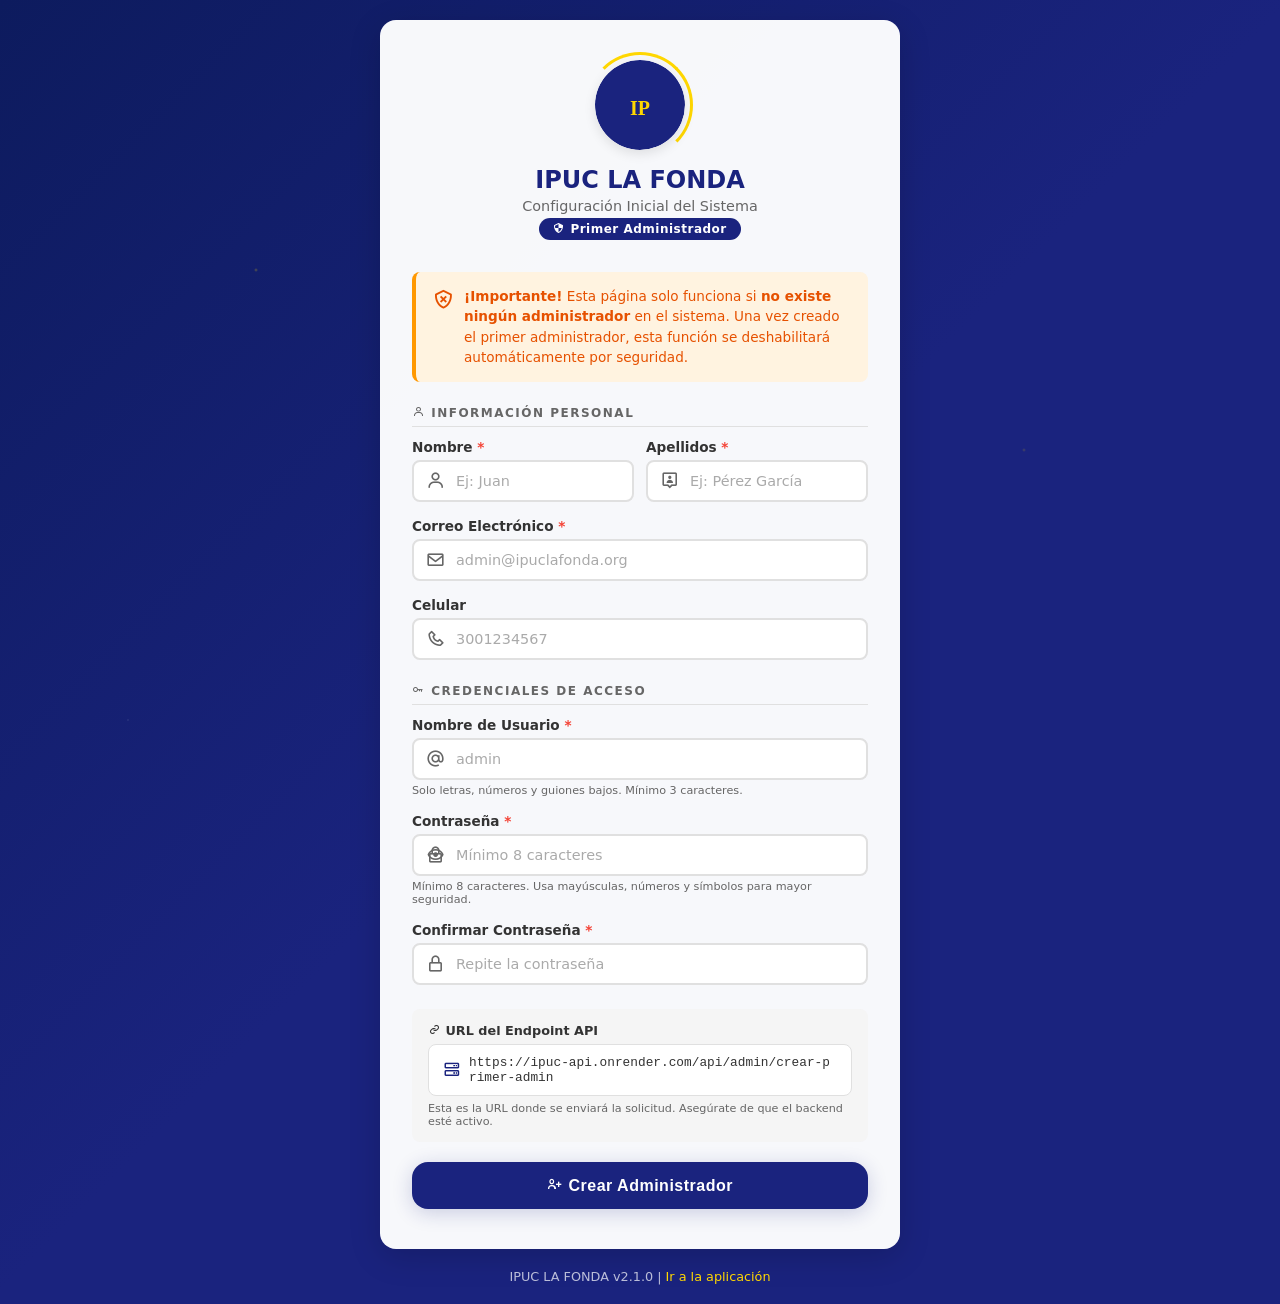
==== crear-admin.html @ 5d4c8c13 "Actualizar crear-admin.html" ====
<!DOCTYPE html>
<html lang="es-CO">
<head>
    <meta charset="UTF-8">
    <meta name="viewport" content="width=device-width, initial-scale=1.0">
    <meta http-equiv="X-UA-Compatible" content="IE=edge">
    <meta name="robots" content="noindex, nofollow">
    
    <title>IPUC LA FONDA - Crear Primer Administrador</title>
    
    <link rel="stylesheet" href="https://unpkg.com/boxicons@2.1.4/css/boxicons.min.css">
    
    <style>
        /* ============================================
           VARIABLES Y CONFIGURACIÓN
           ============================================ */
        :root {
            --azul-primario: #1a237e;
            --azul-claro: #283593;
            --azul-hover: #3949ab;
            --blanco: #ffffff;
            --dorado: #ffd700;
            --dorado-oscuro: #ffc107;
            --gris-claro: #f5f5f5;
            --gris-medio: #e0e0e0;
            --gris-oscuro: #333333;
            --gris-texto: #666666;
            --exito: #4caf50;
            --error: #f44336;
            --advertencia: #ff9800;
            --info: #2196f3;
            --borde-radius: 16px;
            --borde-radius-sm: 8px;
            --sombra-suave: 0 2px 8px rgba(0,0,0,0.08);
            --sombra-media: 0 4px 16px rgba(0,0,0,0.12);
            --sombra-fuerte: 0 8px 32px rgba(0,0,0,0.16);
            --sombra-azul: 0 4px 20px rgba(26, 35, 126, 0.2);
            --font-family: 'Segoe UI', system-ui, -apple-system, BlinkMacSystemFont, sans-serif;
            --transition-fast: 0.15s ease;
            --transition-normal: 0.3s ease;
        }

        /* ============================================
           RESET Y ESTILOS BASE
           ============================================ */
        *,
        *::before,
        *::after {
            margin: 0;
            padding: 0;
            box-sizing: border-box;
        }

        body {
            font-family: var(--font-family);
            background: linear-gradient(135deg, #0d1b5e 0%, var(--azul-primario) 50%, #1a237e 100%);
            min-height: 100vh;
            display: flex;
            align-items: center;
            justify-content: center;
            padding: 20px;
            -webkit-font-smoothing: antialiased;
            -moz-osx-font-smoothing: grayscale;
        }

        /* ============================================
           PARTÍCULAS DE FONDO
           ============================================ */
        .background-particles {
            position: fixed;
            top: 0;
            left: 0;
            width: 100%;
            height: 100%;
            pointer-events: none;
            z-index: 0;
            background:
                radial-gradient(2px 2px at 20% 30%, rgba(255,215,0,0.3), transparent),
                radial-gradient(2px 2px at 40% 70%, rgba(255,215,0,0.2), transparent),
                radial-gradient(1px 1px at 60% 20%, rgba(255,255,255,0.3), transparent),
                radial-gradient(2px 2px at 80% 50%, rgba(255,215,0,0.2), transparent),
                radial-gradient(1px 1px at 10% 80%, rgba(255,255,255,0.2), transparent);
            animation: particlesFloat 8s ease-in-out infinite;
        }

        @keyframes particlesFloat {
            0%, 100% { transform: translateY(0); }
            50% { transform: translateY(-20px); }
        }

        /* ============================================
           CONTENEDOR PRINCIPAL
           ============================================ */
        .container {
            position: relative;
            z-index: 1;
            width: 100%;
            max-width: 520px;
        }

        /* ============================================
           TARJETA PRINCIPAL
           ============================================ */
        .card {
            background: rgba(255, 255, 255, 0.97);
            border-radius: var(--borde-radius);
            padding: 40px 32px;
            box-shadow: var(--sombra-fuerte);
            animation: slideUp 0.5s ease;
        }

        @keyframes slideUp {
            from {
                transform: translateY(30px);
                opacity: 0;
            }
            to {
                transform: translateY(0);
                opacity: 1;
            }
        }

        /* ============================================
           ENCABEZADO
           ============================================ */
        .header {
            text-align: center;
            margin-bottom: 32px;
        }

        .logo-container {
            width: 90px;
            height: 90px;
            margin: 0 auto 16px;
            position: relative;
        }

        .logo-ring {
            position: absolute;
            top: -8px;
            left: -8px;
            width: 106px;
            height: 106px;
            border: 3px solid transparent;
            border-top-color: var(--dorado);
            border-right-color: var(--dorado);
            border-radius: 50%;
            animation: ringSpin 3s linear infinite;
        }

        @keyframes ringSpin {
            0% { transform: rotate(0deg); }
            100% { transform: rotate(360deg); }
        }

        .logo-img {
            width: 90px;
            height: 90px;
            object-fit: contain;
            border-radius: 50%;
            position: relative;
            z-index: 1;
            box-shadow: 0 4px 12px rgba(0,0,0,0.1);
        }

        .header h1 {
            font-size: 1.5rem;
            color: var(--azul-primario);
            font-weight: 800;
            margin-bottom: 4px;
        }

        .header .subtitle {
            font-size: 0.9rem;
            color: var(--gris-texto);
            margin-bottom: 4px;
        }

        .header .badge {
            display: inline-block;
            background: var(--azul-primario);
            color: var(--blanco);
            padding: 4px 14px;
            border-radius: 20px;
            font-size: 0.75rem;
            font-weight: 600;
            letter-spacing: 0.5px;
        }

        /* ============================================
           ALERTA DE SEGURIDAD
           ============================================ */
        .alert {
            display: flex;
            align-items: flex-start;
            gap: 10px;
            padding: 14px 16px;
            border-radius: var(--borde-radius-sm);
            margin-bottom: 24px;
            font-size: 0.85rem;
            line-height: 1.5;
        }

        .alert-warning {
            background: #fff3e0;
            border-left: 4px solid var(--advertencia);
            color: #e65100;
        }

        .alert i {
            font-size: 1.4rem;
            flex-shrink: 0;
            margin-top: 2px;
        }

        /* ============================================
           FORMULARIO
           ============================================ */
        .form-section {
            margin-bottom: 24px;
        }

        .form-section-title {
            font-size: 0.75rem;
            text-transform: uppercase;
            letter-spacing: 1.5px;
            color: var(--gris-texto);
            font-weight: 700;
            margin-bottom: 12px;
            padding-bottom: 6px;
            border-bottom: 1px solid var(--gris-medio);
        }

        .form-grid {
            display: grid;
            grid-template-columns: 1fr 1fr;
            gap: 12px;
        }

        .form-group {
            margin-bottom: 16px;
        }

        .form-group.full-width {
            grid-column: 1 / -1;
        }

        .form-group label {
            display: block;
            margin-bottom: 5px;
            font-weight: 600;
            font-size: 0.85rem;
            color: var(--gris-oscuro);
        }

        .form-group label .required {
            color: var(--error);
        }

        .input-wrapper {
            position: relative;
        }

        .input-wrapper i {
            position: absolute;
            left: 14px;
            top: 50%;
            transform: translateY(-50%);
            color: var(--gris-texto);
            font-size: 1.2rem;
            z-index: 1;
        }

        .form-input {
            width: 100%;
            padding: 11px 14px 11px 42px;
            border: 2px solid var(--gris-medio);
            border-radius: var(--borde-radius-sm);
            font-size: 0.9rem;
            font-family: var(--font-family);
            background: var(--blanco);
            color: var(--gris-oscuro);
            transition: all var(--transition-fast);
        }

        .form-input.no-icon {
            padding-left: 14px;
        }

        .form-input:focus {
            outline: none;
            border-color: var(--azul-primario);
            box-shadow: 0 0 0 3px rgba(26, 35, 126, 0.1);
        }

        .form-input.error {
            border-color: var(--error);
            box-shadow: 0 0 0 3px rgba(244, 67, 54, 0.1);
        }

        .form-input::placeholder {
            color: #aaa;
        }

        .input-hint {
            font-size: 0.7rem;
            color: var(--gris-texto);
            margin-top: 4px;
        }

        /* ============================================
           CAMPO DE URL DE API (SOLO LECTURA)
           ============================================ */
        .api-url-group {
            background: var(--gris-claro);
            padding: 14px 16px;
            border-radius: var(--borde-radius-sm);
            margin-bottom: 20px;
        }

        .api-url-group label {
            font-weight: 600;
            font-size: 0.8rem;
            color: var(--gris-oscuro);
            margin-bottom: 6px;
            display: block;
        }

        .api-url-display {
            display: flex;
            align-items: center;
            gap: 8px;
            background: var(--blanco);
            padding: 10px 14px;
            border-radius: var(--borde-radius-sm);
            border: 1px solid var(--gris-medio);
            font-family: 'Courier New', monospace;
            font-size: 0.8rem;
            color: var(--gris-oscuro);
            word-break: break-all;
        }

        .api-url-display i {
            color: var(--azul-primario);
            font-size: 1.1rem;
            flex-shrink: 0;
        }

        /* ============================================
           BOTONES
           ============================================ */
        .btn-submit {
            width: 100%;
            padding: 14px 24px;
            background: var(--azul-primario);
            color: var(--blanco);
            border: none;
            border-radius: var(--borde-radius);
            font-size: 1rem;
            font-weight: 700;
            cursor: pointer;
            transition: all var(--transition-fast);
            display: flex;
            align-items: center;
            justify-content: center;
            gap: 8px;
            box-shadow: var(--sombra-azul);
            letter-spacing: 0.5px;
        }

        .btn-submit:hover {
            background: var(--azul-hover);
            transform: translateY(-2px);
            box-shadow: 0 6px 24px rgba(26, 35, 126, 0.3);
        }

        .btn-submit:active {
            transform: translateY(0);
        }

        .btn-submit:disabled {
            background: var(--gris-medio);
            cursor: not-allowed;
            transform: none;
            box-shadow: none;
        }

        .btn-submit .spinner {
            display: none;
            width: 18px;
            height: 18px;
            border: 2px solid rgba(255,255,255,0.3);
            border-top-color: var(--blanco);
            border-radius: 50%;
            animation: spin 0.6s linear infinite;
        }

        .btn-submit.loading .spinner {
            display: inline-block;
        }

        .btn-submit.loading .btn-text {
            display: none;
        }

        @keyframes spin {
            0% { transform: rotate(0deg); }
            100% { transform: rotate(360deg); }
        }

        /* ============================================
           RESULTADO
           ============================================ */
        .resultado {
            margin-top: 20px;
            padding: 16px;
            border-radius: var(--borde-radius-sm);
            font-size: 0.9rem;
            line-height: 1.6;
            display: none;
            animation: fadeIn 0.3s ease;
        }

        .resultado.show {
            display: block;
        }

        .resultado.success {
            background: #e8f5e9;
            border-left: 4px solid var(--exito);
            color: #2e7d32;
        }

        .resultado.error {
            background: #ffebee;
            border-left: 4px solid var(--error);
            color: #c62828;
        }

        .resultado.info {
            background: #e3f2fd;
            border-left: 4px solid var(--info);
            color: #1565c0;
        }

        .resultado .resultado-icon {
            font-size: 1.5rem;
            margin-bottom: 4px;
        }

        .resultado .credenciales-box {
            background: rgba(0,0,0,0.05);
            padding: 10px 14px;
            border-radius: 6px;
            margin-top: 10px;
            font-family: 'Courier New', monospace;
            font-size: 0.85rem;
        }

        @keyframes fadeIn {
            from { opacity: 0; transform: translateY(-10px); }
            to { opacity: 1; transform: translateY(0); }
        }

        /* ============================================
           FOOTER
           ============================================ */
        .footer {
            text-align: center;
            margin-top: 20px;
            color: rgba(255,255,255,0.7);
            font-size: 0.8rem;
        }

        .footer a {
            color: var(--dorado);
            text-decoration: none;
            font-weight: 500;
        }

        .footer a:hover {
            text-decoration: underline;
        }

        /* ============================================
           RESPONSIVE
           ============================================ */
        @media (max-width: 600px) {
            .card {
                padding: 28px 20px;
            }

            .form-grid {
                grid-template-columns: 1fr;
            }

            .header h1 {
                font-size: 1.3rem;
            }

            .logo-container {
                width: 70px;
                height: 70px;
            }

            .logo-ring {
                width: 86px;
                height: 86px;
                top: -6px;
                left: -6px;
            }

            .logo-img {
                width: 70px;
                height: 70px;
            }
        }

        /* ============================================
           TOOLTIP
           ============================================ */
        .tooltip {
            position: relative;
            cursor: help;
            border-bottom: 1px dotted var(--gris-texto);
        }

        .tooltip::after {
            content: attr(data-tooltip);
            position: absolute;
            bottom: 100%;
            left: 50%;
            transform: translateX(-50%);
            background: var(--gris-oscuro);
            color: var(--blanco);
            padding: 6px 12px;
            border-radius: 6px;
            font-size: 0.75rem;
            white-space: nowrap;
            opacity: 0;
            pointer-events: none;
            transition: opacity var(--transition-fast);
        }

        .tooltip:hover::after {
            opacity: 1;
        }
    </style>
</head>
<body>

    <!-- PARTÍCULAS DE FONDO -->
    <div class="background-particles"></div>

    <!-- CONTENEDOR PRINCIPAL -->
    <div class="container">
        
        <!-- TARJETA -->
        <div class="card">
            
            <!-- ENCABEZADO -->
            <div class="header">
                <div class="logo-container">
                    <div class="logo-ring"></div>
                    <img src="https://ipuclafonda.netlify.app/ipuclafonda.png" 
                         alt="IPUC LA FONDA" 
                         class="logo-img"
                         onerror="this.src='data:image/svg+xml,<svg xmlns=%22http://www.w3.org/2000/svg%22 width=%2290%22 height=%2290%22><rect fill=%22%231a237e%22 width=%2290%22 height=%2290%22 rx=%2245%22/><text fill=%22%23ffd700%22 x=%2245%22 y=%2255%22 text-anchor=%22middle%22 font-size=%2220%22 font-weight=%22bold%22>IP</text></svg>'">
                </div>
                <h1>IPUC LA FONDA</h1>
                <p class="subtitle">Configuración Inicial del Sistema</p>
                <span class="badge">
                    <i class="bx bx-shield-quarter"></i> Primer Administrador
                </span>
            </div>

            <!-- ALERTA DE SEGURIDAD -->
            <div class="alert alert-warning">
                <i class="bx bx-shield-x"></i>
                <div>
                    <strong>¡Importante!</strong> Esta página solo funciona si <strong>no existe ningún administrador</strong> en el sistema. 
                    Una vez creado el primer administrador, esta función se deshabilitará automáticamente por seguridad.
                </div>
            </div>

            <!-- FORMULARIO -->
            <form id="formAdmin" autocomplete="off">
                
                <!-- SECCIÓN: INFORMACIÓN PERSONAL -->
                <div class="form-section">
                    <div class="form-section-title">
                        <i class="bx bx-user"></i> Información Personal
                    </div>
                    
                    <div class="form-grid">
                        <div class="form-group">
                            <label for="nombre">Nombre <span class="required">*</span></label>
                            <div class="input-wrapper">
                                <i class="bx bx-user"></i>
                                <input type="text" class="form-input" id="nombre" name="nombre" 
                                       placeholder="Ej: Juan" required autocomplete="off">
                            </div>
                        </div>
                        
                        <div class="form-group">
                            <label for="apellidos">Apellidos <span class="required">*</span></label>
                            <div class="input-wrapper">
                                <i class="bx bx-user-pin"></i>
                                <input type="text" class="form-input" id="apellidos" name="apellidos" 
                                       placeholder="Ej: Pérez García" required autocomplete="off">
                            </div>
                        </div>
                    </div>
                    
                    <div class="form-group">
                        <label for="correo">Correo Electrónico <span class="required">*</span></label>
                        <div class="input-wrapper">
                            <i class="bx bx-envelope"></i>
                            <input type="email" class="form-input" id="correo" name="correo" 
                                   placeholder="admin@ipuclafonda.org" required autocomplete="off">
                        </div>
                    </div>
                    
                    <div class="form-group">
                        <label for="celular">Celular</label>
                        <div class="input-wrapper">
                            <i class="bx bx-phone"></i>
                            <input type="tel" class="form-input" id="celular" name="celular" 
                                   placeholder="3001234567" autocomplete="off">
                        </div>
                    </div>
                </div>

                <!-- SECCIÓN: CREDENCIALES DE ACCESO -->
                <div class="form-section">
                    <div class="form-section-title">
                        <i class="bx bx-key"></i> Credenciales de Acceso
                    </div>
                    
                    <div class="form-group">
                        <label for="usuario">Nombre de Usuario <span class="required">*</span></label>
                        <div class="input-wrapper">
                            <i class="bx bx-at"></i>
                            <input type="text" class="form-input" id="usuario" name="usuario" 
                                   placeholder="admin" required autocomplete="off" 
                                   pattern="[a-zA-Z0-9_]{3,20}" 
                                   title="Solo letras, números y guiones bajos. Mínimo 3 caracteres.">
                        </div>
                        <p class="input-hint">Solo letras, números y guiones bajos. Mínimo 3 caracteres.</p>
                    </div>
                    
                    <div class="form-group">
                        <label for="password">Contraseña <span class="required">*</span></label>
                        <div class="input-wrapper">
                            <i class="bx bx-lock-alt"></i>
                            <input type="password" class="form-input" id="password" name="password" 
                                   placeholder="Mínimo 8 caracteres" required 
                                   minlength="8" autocomplete="new-password">
                            <i class="bx bx-show" id="togglePassword" 
                               style="position: absolute; right: 14px; top: 50%; transform: translateY(-50%); cursor: pointer; color: var(--gris-texto); z-index: 1;"
                               onclick="togglePasswordVisibility()"></i>
                        </div>
                        <p class="input-hint">Mínimo 8 caracteres. Usa mayúsculas, números y símbolos para mayor seguridad.</p>
                    </div>
                    
                    <div class="form-group">
                        <label for="confirmarPassword">Confirmar Contraseña <span class="required">*</span></label>
                        <div class="input-wrapper">
                            <i class="bx bx-lock-alt"></i>
                            <input type="password" class="form-input" id="confirmarPassword" name="confirmarPassword" 
                                   placeholder="Repite la contraseña" required 
                                   minlength="8" autocomplete="new-password">
                        </div>
                    </div>
                </div>

                <!-- SECCIÓN: URL DE LA API -->
                <div class="api-url-group">
                    <label>
                        <i class="bx bx-link"></i> URL del Endpoint API
                    </label>
                    <div class="api-url-display">
                        <i class="bx bx-server"></i>
                        <span id="apiUrlDisplay">https://ipuc-api.onrender.com/api/admin/crear-primer-admin</span>
                    </div>
                    <p class="input-hint" style="margin-top: 6px;">
                        Esta es la URL donde se enviará la solicitud. Asegúrate de que el backend esté activo.
                    </p>
                </div>

                <!-- BOTÓN DE ENVÍO -->
                <button type="submit" class="btn-submit" id="btnSubmit">
                    <span class="btn-text">
                        <i class="bx bx-user-plus"></i> Crear Administrador
                    </span>
                    <span class="spinner"></span>
                </button>
            </form>

            <!-- RESULTADO -->
            <div class="resultado" id="resultado"></div>

        </div>

        <!-- FOOTER -->
        <div class="footer">
            <p>IPUC LA FONDA v2.1.0 | 
               <a href="https://ipuclafonda.netlify.app" target="_blank">Ir a la aplicación</a>
            </p>
        </div>

    </div>

    <!-- ============================================
         SCRIPT PRINCIPAL
         ============================================ -->
    <script>
        // ============================================
        // CONFIGURACIÓN
        // ============================================
        const API_ENDPOINT = 'https://ipuc-api.onrender.com/api/admin/crear-primer-admin';
        
        // Mostrar la URL en el display
        document.getElementById('apiUrlDisplay').textContent = API_ENDPOINT;

        // ============================================
        // TOGGLE VISIBILIDAD DE CONTRASEÑA
        // ============================================
        function togglePasswordVisibility() {
            const passwordInput = document.getElementById('password');
            const toggleIcon = document.getElementById('togglePassword');
            
            if (passwordInput.type === 'password') {
                passwordInput.type = 'text';
                toggleIcon.className = 'bx bx-hide';
            } else {
                passwordInput.type = 'password';
                toggleIcon.className = 'bx bx-show';
            }
        }

        // ============================================
        // VALIDACIÓN DE FORMULARIO
        // ============================================
        function validarFormulario(formData) {
            const errores = [];
            
            // Validar nombre
            if (!formData.nombre || formData.nombre.trim().length < 2) {
                errores.push('El nombre debe tener al menos 2 caracteres');
            }
            
            // Validar apellidos
            if (!formData.apellidos || formData.apellidos.trim().length < 2) {
                errores.push('Los apellidos deben tener al menos 2 caracteres');
            }
            
            // Validar correo
            const emailRegex = /^[^\s@]+@[^\s@]+\.[^\s@]+$/;
            if (!emailRegex.test(formData.correo)) {
                errores.push('Ingresa un correo electrónico válido');
            }
            
            // Validar usuario
            const usuarioRegex = /^[a-zA-Z0-9_]{3,20}$/;
            if (!usuarioRegex.test(formData.usuario)) {
                errores.push('El usuario debe tener entre 3 y 20 caracteres (solo letras, números y guiones bajos)');
            }
            
            // Validar contraseña
            if (formData.password.length < 8) {
                errores.push('La contraseña debe tener al menos 8 caracteres');
            }
            
            // Validar confirmación de contraseña
            if (formData.password !== formData.confirmarPassword) {
                errores.push('Las contraseñas no coinciden');
            }
            
            return errores;
        }

        // ============================================
        // MOSTRAR RESULTADO
        // ============================================
        function mostrarResultado(tipo, titulo, mensaje, credenciales = null) {
            const resultadoDiv = document.getElementById('resultado');
            
            const iconos = {
                success: 'bx bx-check-circle',
                error: 'bx bx-error-circle',
                info: 'bx bx-info-circle'
            };
            
            let html = `
                <div class="resultado-icon">
                    <i class="${iconos[tipo] || iconos.info}"></i>
                </div>
                <strong>${titulo}</strong>
                <p>${mensaje}</p>
            `;
            
            if (credenciales) {
                html += `
                    <div class="credenciales-box">
                        <strong>🔑 Credenciales creadas:</strong><br>
                        Usuario: <strong>${credenciales.usuario}</strong><br>
                        Contraseña: <strong>${credenciales.password}</strong>
                    </div>
                    <p style="margin-top: 8px; font-size: 0.85rem;">
                        ⚠️ <strong>Guarda estas credenciales en un lugar seguro.</strong> 
                        No podrás recuperarlas si las pierdes.
                    </p>
                `;
            }
            
            resultadoDiv.className = `resultado show ${tipo}`;
            resultadoDiv.innerHTML = html;
            
            // Scroll al resultado
            resultadoDiv.scrollIntoView({ behavior: 'smooth', block: 'center' });
        }

        // ============================================
        // MANEJAR ENVÍO DEL FORMULARIO
        // ============================================
        document.getElementById('formAdmin').addEventListener('submit', async function(e) {
            e.preventDefault();
            
            const btnSubmit = document.getElementById('btnSubmit');
            const resultadoDiv = document.getElementById('resultado');
            
            // Ocultar resultado anterior
            resultadoDiv.className = 'resultado';
            resultadoDiv.innerHTML = '';
            
            // Recoger datos del formulario
            const formData = new FormData(this);
            const datos = {
                nombre: formData.get('nombre').trim(),
                apellidos: formData.get('apellidos').trim(),
                correo: formData.get('correo').trim().toLowerCase(),
                celular: formData.get('celular').trim(),
                usuario: formData.get('usuario').trim().toLowerCase(),
                password: formData.get('password'),
                confirmarPassword: formData.get('confirmarPassword')
            };
            
            // Validar formulario
            const errores = validarFormulario(datos);
            if (errores.length > 0) {
                mostrarResultado('error', 'Error de validación', errores.join('<br>'));
                return;
            }
            
            // Preparar datos para enviar (sin confirmarPassword)
            const datosEnviar = { ...datos };
            delete datosEnviar.confirmarPassword;
            
            // Mostrar estado de carga
            btnSubmit.classList.add('loading');
            btnSubmit.disabled = true;
            
            try {
                console.log('📤 Enviando solicitud a:', API_ENDPOINT);
                console.log('📦 Datos:', { ...datosEnviar, password: '***' });
                
                const response = await fetch(API_ENDPOINT, {
                    method: 'POST',
                    headers: {
                        'Content-Type': 'application/json',
                        'Accept': 'application/json'
                    },
                    body: JSON.stringify(datosEnviar)
                });
                
                console.log('📥 Respuesta status:', response.status);
                
                const result = await response.json();
                console.log('📥 Respuesta data:', result);
                
                if (response.ok) {
                    mostrarResultado(
                        'success',
                        '✅ ¡Administrador creado exitosamente!',
                        result.mensaje || 'El primer administrador ha sido creado correctamente.',
                        { usuario: datos.usuario, password: datos.password }
                    );
                    
                    // Limpiar campos de contraseña
                    document.getElementById('password').value = '';
                    document.getElementById('confirmarPassword').value = '';
                    
                    // Deshabilitar el botón después del éxito
                    btnSubmit.disabled = true;
                    btnSubmit.innerHTML = '<span class="btn-text"><i class="bx bx-check"></i> Administrador Creado</span>';
                    btnSubmit.style.background = 'var(--exito)';
                    
                } else if (response.status === 403) {
                    mostrarResultado(
                        'info',
                        'ℹ️ Ya existe un administrador',
                        result.error || 'Ya existe al menos un administrador en el sistema. Esta función está deshabilitada por seguridad.',
                        null
                    );
                    btnSubmit.disabled = true;
                    btnSubmit.innerHTML = '<span class="btn-text"><i class="bx bx-lock"></i> Función Deshabilitada</span>';
                    btnSubmit.style.background = 'var(--gris-medio)';
                    
                } else {
                    mostrarResultado(
                        'error',
                        '❌ Error del servidor',
                        result.error || `Error ${response.status}: No se pudo crear el administrador.`,
                        null
                    );
                }
                
            } catch (error) {
                console.error('❌ Error de conexión:', error);
                
                mostrarResultado(
                    'error',
                    '❌ Error de Conexión',
                    `
                        <strong>No se pudo conectar con el servidor.</strong><br><br>
                        <strong>Posibles causas:</strong><br>
                        • El backend no está desplegado o no está activo<br>
                        • La URL de la API es incorrecta<br>
                        • Hay un problema de red o firewall<br><br>
                        <strong>Soluciones:</strong><br>
                        • Verifica que el backend esté corriendo en Render<br>
                        • Revisa la URL: <code>${API_ENDPOINT}</code><br>
                        • Intenta acceder a <a href="${API_ENDPOINT.replace('/admin/crear-primer-admin', '/health')}" target="_blank">/api/health</a> para verificar<br>
                        • Espera unos segundos si el backend está en plan gratuito (puede estar "durmiendo")
                    `,
                    null
                );
                
            } finally {
                // Restaurar botón
                btnSubmit.classList.remove('loading');
                if (btnSubmit.disabled && !resultadoDiv.classList.contains('success') && !resultadoDiv.classList.contains('info')) {
                    btnSubmit.disabled = false;
                }
            }
        });

        // ============================================
        // INICIALIZACIÓN
        // ============================================
        console.log('✅ IPUC LA FONDA - Panel de Creación de Administrador cargado');
        console.log('🔗 Endpoint API:', API_ENDPOINT);
        console.log('⚠️  Esta página solo funciona si NO existe ningún administrador previo');
    </script>
</body>
</html>
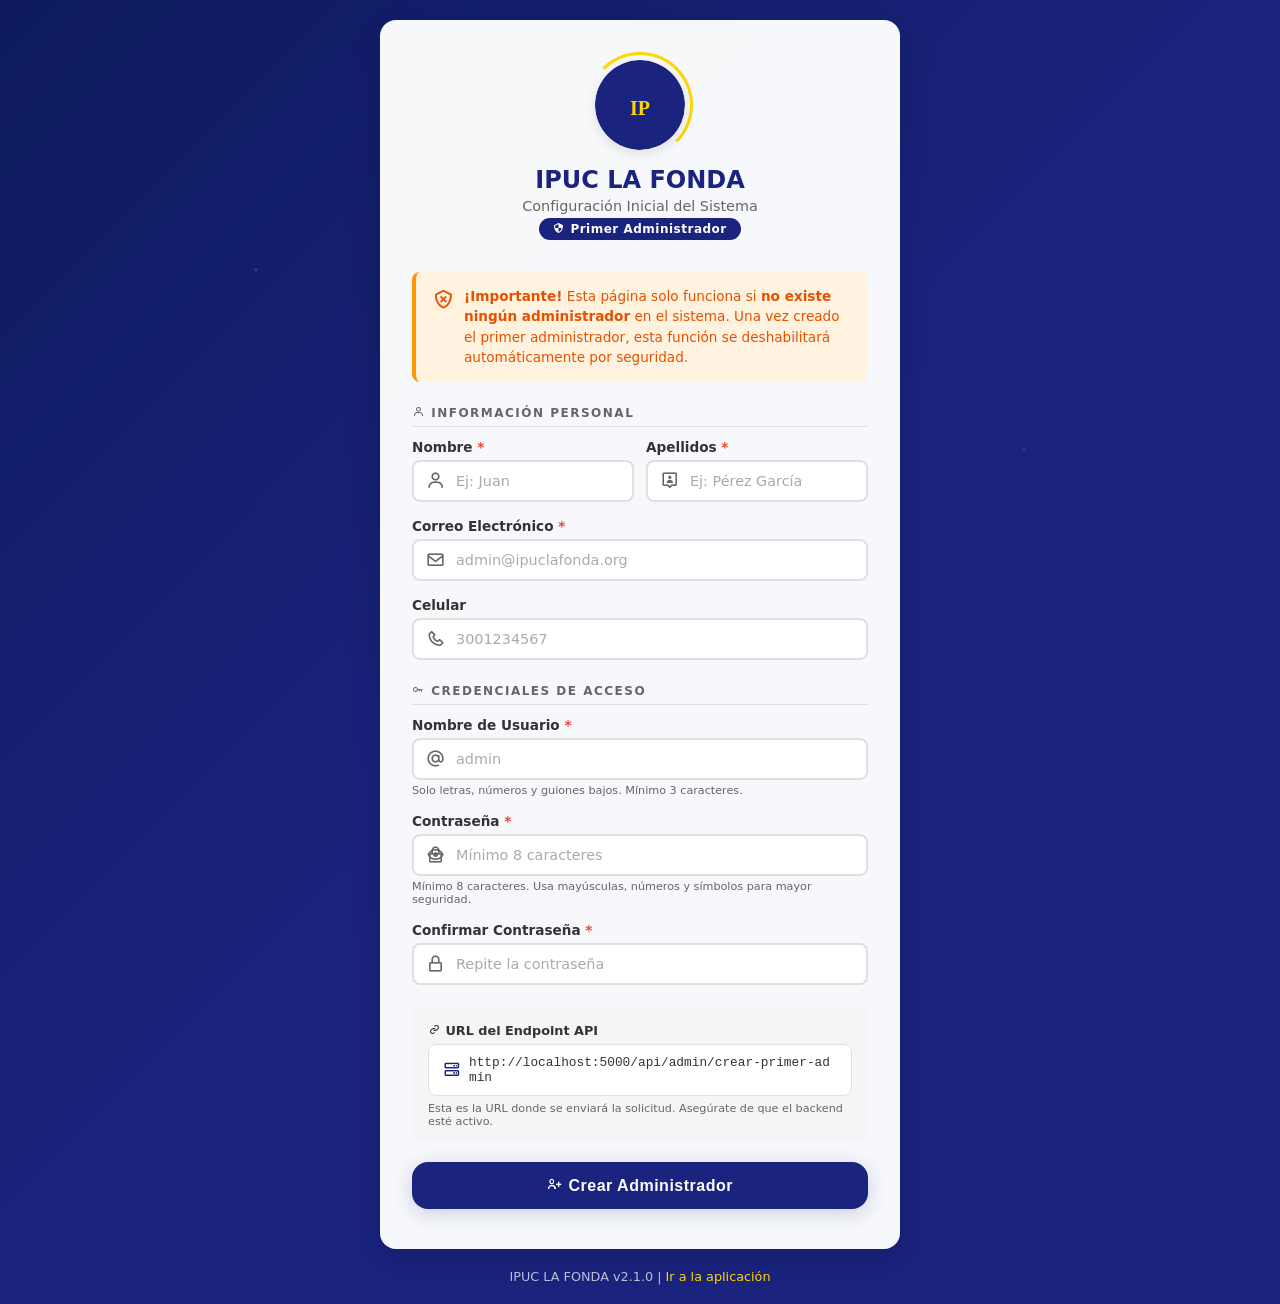
==== commit b9b4c075: "Actualizar crear-admin.html" ====
--- a/crear-admin.html
+++ b/crear-admin.html
@@ -716,9 +716,9 @@
          ============================================ -->
     <script>
         // ============================================
-        // CONFIGURACIÓN
-        // ============================================
-        const API_ENDPOINT = 'https://ipuc-api.onrender.com/api/admin/crear-primer-admin';
+// CONFIGURACIÓN
+// ============================================
+const API_ENDPOINT = 'http://localhost:5000/api/admin/crear-primer-admin';
         
         // Mostrar la URL en el display
         document.getElementById('apiUrlDisplay').textContent = API_ENDPOINT;
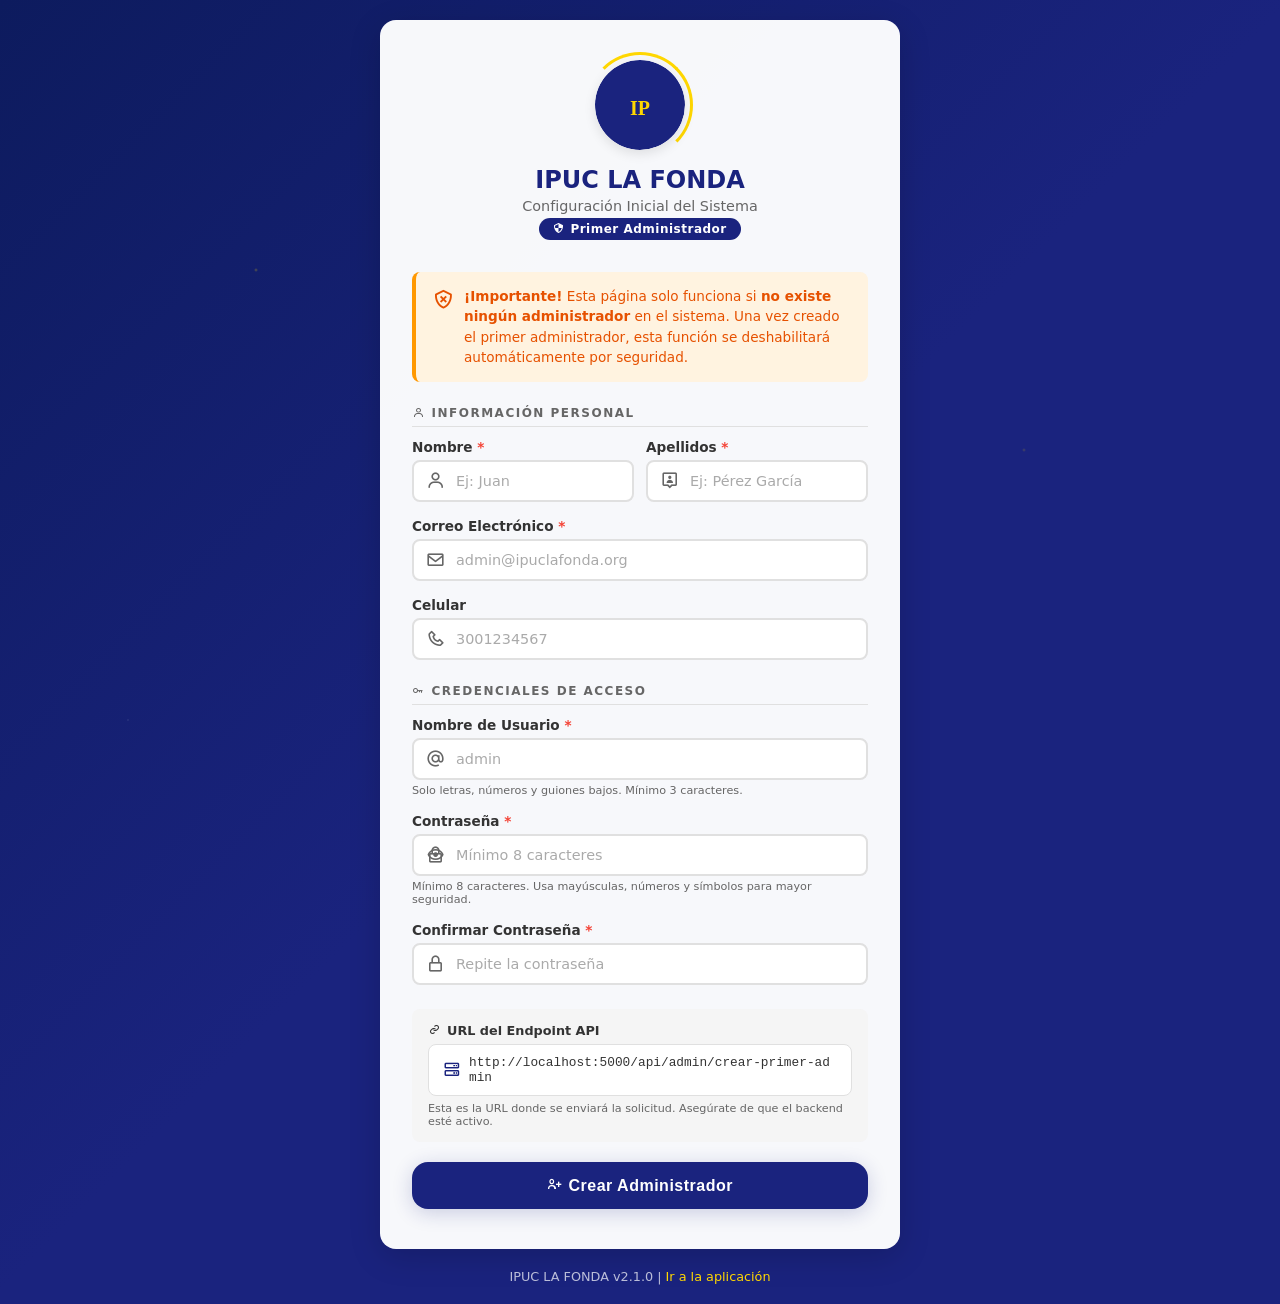
==== commit 1a5af117: "Clean up CSS comments in crear-admin.html Removed commented sections for better readability." ====
--- a/crear-admin.html
+++ b/crear-admin.html
@@ -11,9 +11,6 @@
     <link rel="stylesheet" href="https://unpkg.com/boxicons@2.1.4/css/boxicons.min.css">
     
     <style>
-        /* ============================================
-           VARIABLES Y CONFIGURACIÓN
-           ============================================ */
         :root {
             --azul-primario: #1a237e;
             --azul-claro: #283593;
@@ -40,9 +37,6 @@
             --transition-normal: 0.3s ease;
         }
 
-        /* ============================================
-           RESET Y ESTILOS BASE
-           ============================================ */
         *,
         *::before,
         *::after {
@@ -63,9 +57,6 @@
             -moz-osx-font-smoothing: grayscale;
         }
 
-        /* ============================================
-           PARTÍCULAS DE FONDO
-           ============================================ */
         .background-particles {
             position: fixed;
             top: 0;
@@ -88,9 +79,6 @@
             50% { transform: translateY(-20px); }
         }
 
-        /* ============================================
-           CONTENEDOR PRINCIPAL
-           ============================================ */
         .container {
             position: relative;
             z-index: 1;
@@ -98,9 +86,6 @@
             max-width: 520px;
         }
 
-        /* ============================================
-           TARJETA PRINCIPAL
-           ============================================ */
         .card {
             background: rgba(255, 255, 255, 0.97);
             border-radius: var(--borde-radius);
@@ -110,19 +95,10 @@
         }
 
         @keyframes slideUp {
-            from {
-                transform: translateY(30px);
-                opacity: 0;
-            }
-            to {
-                transform: translateY(0);
-                opacity: 1;
-            }
-        }
-
-        /* ============================================
-           ENCABEZADO
-           ============================================ */
+            from { transform: translateY(30px); opacity: 0; }
+            to { transform: translateY(0); opacity: 1; }
+        }
+
         .header {
             text-align: center;
             margin-bottom: 32px;
@@ -187,9 +163,6 @@
             letter-spacing: 0.5px;
         }
 
-        /* ============================================
-           ALERTA DE SEGURIDAD
-           ============================================ */
         .alert {
             display: flex;
             align-items: flex-start;
@@ -213,9 +186,6 @@
             margin-top: 2px;
         }
 
-        /* ============================================
-           FORMULARIO
-           ============================================ */
         .form-section {
             margin-bottom: 24px;
         }
@@ -229,6 +199,9 @@
             margin-bottom: 12px;
             padding-bottom: 6px;
             border-bottom: 1px solid var(--gris-medio);
+            display: flex;
+            align-items: center;
+            gap: 6px;
         }
 
         .form-grid {
@@ -308,9 +281,6 @@
             margin-top: 4px;
         }
 
-        /* ============================================
-           CAMPO DE URL DE API (SOLO LECTURA)
-           ============================================ */
         .api-url-group {
             background: var(--gris-claro);
             padding: 14px 16px;
@@ -323,7 +293,9 @@
             font-size: 0.8rem;
             color: var(--gris-oscuro);
             margin-bottom: 6px;
-            display: block;
+            display: flex;
+            align-items: center;
+            gap: 6px;
         }
 
         .api-url-display {
@@ -346,9 +318,6 @@
             flex-shrink: 0;
         }
 
-        /* ============================================
-           BOTONES
-           ============================================ */
         .btn-submit {
             width: 100%;
             padding: 14px 24px;
@@ -408,9 +377,6 @@
             100% { transform: rotate(360deg); }
         }
 
-        /* ============================================
-           RESULTADO
-           ============================================ */
         .resultado {
             margin-top: 20px;
             padding: 16px;
@@ -462,9 +428,6 @@
             to { opacity: 1; transform: translateY(0); }
         }
 
-        /* ============================================
-           FOOTER
-           ============================================ */
         .footer {
             text-align: center;
             margin-top: 20px;
@@ -482,83 +445,41 @@
             text-decoration: underline;
         }
 
-        /* ============================================
-           RESPONSIVE
-           ============================================ */
         @media (max-width: 600px) {
             .card {
                 padding: 28px 20px;
             }
-
             .form-grid {
                 grid-template-columns: 1fr;
             }
-
             .header h1 {
                 font-size: 1.3rem;
             }
-
             .logo-container {
                 width: 70px;
                 height: 70px;
             }
-
             .logo-ring {
                 width: 86px;
                 height: 86px;
                 top: -6px;
                 left: -6px;
             }
-
             .logo-img {
                 width: 70px;
                 height: 70px;
             }
         }
-
-        /* ============================================
-           TOOLTIP
-           ============================================ */
-        .tooltip {
-            position: relative;
-            cursor: help;
-            border-bottom: 1px dotted var(--gris-texto);
-        }
-
-        .tooltip::after {
-            content: attr(data-tooltip);
-            position: absolute;
-            bottom: 100%;
-            left: 50%;
-            transform: translateX(-50%);
-            background: var(--gris-oscuro);
-            color: var(--blanco);
-            padding: 6px 12px;
-            border-radius: 6px;
-            font-size: 0.75rem;
-            white-space: nowrap;
-            opacity: 0;
-            pointer-events: none;
-            transition: opacity var(--transition-fast);
-        }
-
-        .tooltip:hover::after {
-            opacity: 1;
-        }
     </style>
 </head>
 <body>
 
-    <!-- PARTÍCULAS DE FONDO -->
     <div class="background-particles"></div>
 
-    <!-- CONTENEDOR PRINCIPAL -->
     <div class="container">
         
-        <!-- TARJETA -->
         <div class="card">
             
-            <!-- ENCABEZADO -->
             <div class="header">
                 <div class="logo-container">
                     <div class="logo-ring"></div>
@@ -574,7 +495,6 @@
                 </span>
             </div>
 
-            <!-- ALERTA DE SEGURIDAD -->
             <div class="alert alert-warning">
                 <i class="bx bx-shield-x"></i>
                 <div>
@@ -583,10 +503,8 @@
                 </div>
             </div>
 
-            <!-- FORMULARIO -->
             <form id="formAdmin" autocomplete="off">
                 
-                <!-- SECCIÓN: INFORMACIÓN PERSONAL -->
                 <div class="form-section">
                     <div class="form-section-title">
                         <i class="bx bx-user"></i> Información Personal
@@ -631,7 +549,6 @@
                     </div>
                 </div>
 
-                <!-- SECCIÓN: CREDENCIALES DE ACCESO -->
                 <div class="form-section">
                     <div class="form-section-title">
                         <i class="bx bx-key"></i> Credenciales de Acceso
@@ -674,21 +591,19 @@
                     </div>
                 </div>
 
-                <!-- SECCIÓN: URL DE LA API -->
                 <div class="api-url-group">
                     <label>
                         <i class="bx bx-link"></i> URL del Endpoint API
                     </label>
                     <div class="api-url-display">
                         <i class="bx bx-server"></i>
-                        <span id="apiUrlDisplay">https://ipuc-api.onrender.com/api/admin/crear-primer-admin</span>
+                        <span id="apiUrlDisplay">http://localhost:5000/api/admin/crear-primer-admin</span>
                     </div>
                     <p class="input-hint" style="margin-top: 6px;">
                         Esta es la URL donde se enviará la solicitud. Asegúrate de que el backend esté activo.
                     </p>
                 </div>
 
-                <!-- BOTÓN DE ENVÍO -->
                 <button type="submit" class="btn-submit" id="btnSubmit">
                     <span class="btn-text">
                         <i class="bx bx-user-plus"></i> Crear Administrador
@@ -697,12 +612,10 @@
                 </button>
             </form>
 
-            <!-- RESULTADO -->
             <div class="resultado" id="resultado"></div>
 
         </div>
 
-        <!-- FOOTER -->
         <div class="footer">
             <p>IPUC LA FONDA v2.1.0 | 
                <a href="https://ipuclafonda.netlify.app" target="_blank">Ir a la aplicación</a>
@@ -711,14 +624,11 @@
 
     </div>
 
-    <!-- ============================================
-         SCRIPT PRINCIPAL
-         ============================================ -->
     <script>
         // ============================================
-// CONFIGURACIÓN
-// ============================================
-const API_ENDPOINT = 'http://localhost:5000/api/admin/crear-primer-admin';
+        // CONFIGURACIÓN
+        // ============================================
+        const API_ENDPOINT = 'http://localhost:5000/api/admin/crear-primer-admin';
         
         // Mostrar la URL en el display
         document.getElementById('apiUrlDisplay').textContent = API_ENDPOINT;
@@ -745,34 +655,28 @@
         function validarFormulario(formData) {
             const errores = [];
             
-            // Validar nombre
             if (!formData.nombre || formData.nombre.trim().length < 2) {
                 errores.push('El nombre debe tener al menos 2 caracteres');
             }
             
-            // Validar apellidos
             if (!formData.apellidos || formData.apellidos.trim().length < 2) {
                 errores.push('Los apellidos deben tener al menos 2 caracteres');
             }
             
-            // Validar correo
             const emailRegex = /^[^\s@]+@[^\s@]+\.[^\s@]+$/;
             if (!emailRegex.test(formData.correo)) {
                 errores.push('Ingresa un correo electrónico válido');
             }
             
-            // Validar usuario
             const usuarioRegex = /^[a-zA-Z0-9_]{3,20}$/;
             if (!usuarioRegex.test(formData.usuario)) {
                 errores.push('El usuario debe tener entre 3 y 20 caracteres (solo letras, números y guiones bajos)');
             }
             
-            // Validar contraseña
             if (formData.password.length < 8) {
                 errores.push('La contraseña debe tener al menos 8 caracteres');
             }
             
-            // Validar confirmación de contraseña
             if (formData.password !== formData.confirmarPassword) {
                 errores.push('Las contraseñas no coinciden');
             }
@@ -817,7 +721,6 @@
             resultadoDiv.className = `resultado show ${tipo}`;
             resultadoDiv.innerHTML = html;
             
-            // Scroll al resultado
             resultadoDiv.scrollIntoView({ behavior: 'smooth', block: 'center' });
         }
 
@@ -830,11 +733,9 @@
             const btnSubmit = document.getElementById('btnSubmit');
             const resultadoDiv = document.getElementById('resultado');
             
-            // Ocultar resultado anterior
             resultadoDiv.className = 'resultado';
             resultadoDiv.innerHTML = '';
             
-            // Recoger datos del formulario
             const formData = new FormData(this);
             const datos = {
                 nombre: formData.get('nombre').trim(),
@@ -846,18 +747,15 @@
                 confirmarPassword: formData.get('confirmarPassword')
             };
             
-            // Validar formulario
             const errores = validarFormulario(datos);
             if (errores.length > 0) {
                 mostrarResultado('error', 'Error de validación', errores.join('<br>'));
                 return;
             }
             
-            // Preparar datos para enviar (sin confirmarPassword)
             const datosEnviar = { ...datos };
             delete datosEnviar.confirmarPassword;
             
-            // Mostrar estado de carga
             btnSubmit.classList.add('loading');
             btnSubmit.disabled = true;
             
@@ -887,11 +785,9 @@
                         { usuario: datos.usuario, password: datos.password }
                     );
                     
-                    // Limpiar campos de contraseña
                     document.getElementById('password').value = '';
                     document.getElementById('confirmarPassword').value = '';
                     
-                    // Deshabilitar el botón después del éxito
                     btnSubmit.disabled = true;
                     btnSubmit.innerHTML = '<span class="btn-text"><i class="bx bx-check"></i> Administrador Creado</span>';
                     btnSubmit.style.background = 'var(--exito)';
@@ -900,7 +796,7 @@
                     mostrarResultado(
                         'info',
                         'ℹ️ Ya existe un administrador',
-                        result.error || 'Ya existe al menos un administrador en el sistema. Esta función está deshabilitada por seguridad.',
+                        result.error || 'Ya existe al menos un administrador en el sistema.',
                         null
                     );
                     btnSubmit.disabled = true;
@@ -925,20 +821,18 @@
                     `
                         <strong>No se pudo conectar con el servidor.</strong><br><br>
                         <strong>Posibles causas:</strong><br>
-                        • El backend no está desplegado o no está activo<br>
+                        • El backend no está corriendo localmente<br>
                         • La URL de la API es incorrecta<br>
-                        • Hay un problema de red o firewall<br><br>
+                        • Hay un problema de red<br><br>
                         <strong>Soluciones:</strong><br>
-                        • Verifica que el backend esté corriendo en Render<br>
-                        • Revisa la URL: <code>${API_ENDPOINT}</code><br>
-                        • Intenta acceder a <a href="${API_ENDPOINT.replace('/admin/crear-primer-admin', '/health')}" target="_blank">/api/health</a> para verificar<br>
-                        • Espera unos segundos si el backend está en plan gratuito (puede estar "durmiendo")
+                        • Ejecuta <code>python app.py</code> en la carpeta del backend<br>
+                        • Verifica la URL: <code>${API_ENDPOINT}</code><br>
+                        • Asegúrate de que el puerto 5000 esté disponible
                     `,
                     null
                 );
                 
             } finally {
-                // Restaurar botón
                 btnSubmit.classList.remove('loading');
                 if (btnSubmit.disabled && !resultadoDiv.classList.contains('success') && !resultadoDiv.classList.contains('info')) {
                     btnSubmit.disabled = false;
@@ -946,12 +840,9 @@
             }
         });
 
-        // ============================================
-        // INICIALIZACIÓN
-        // ============================================
         console.log('✅ IPUC LA FONDA - Panel de Creación de Administrador cargado');
         console.log('🔗 Endpoint API:', API_ENDPOINT);
         console.log('⚠️  Esta página solo funciona si NO existe ningún administrador previo');
     </script>
 </body>
-</html>+</html>
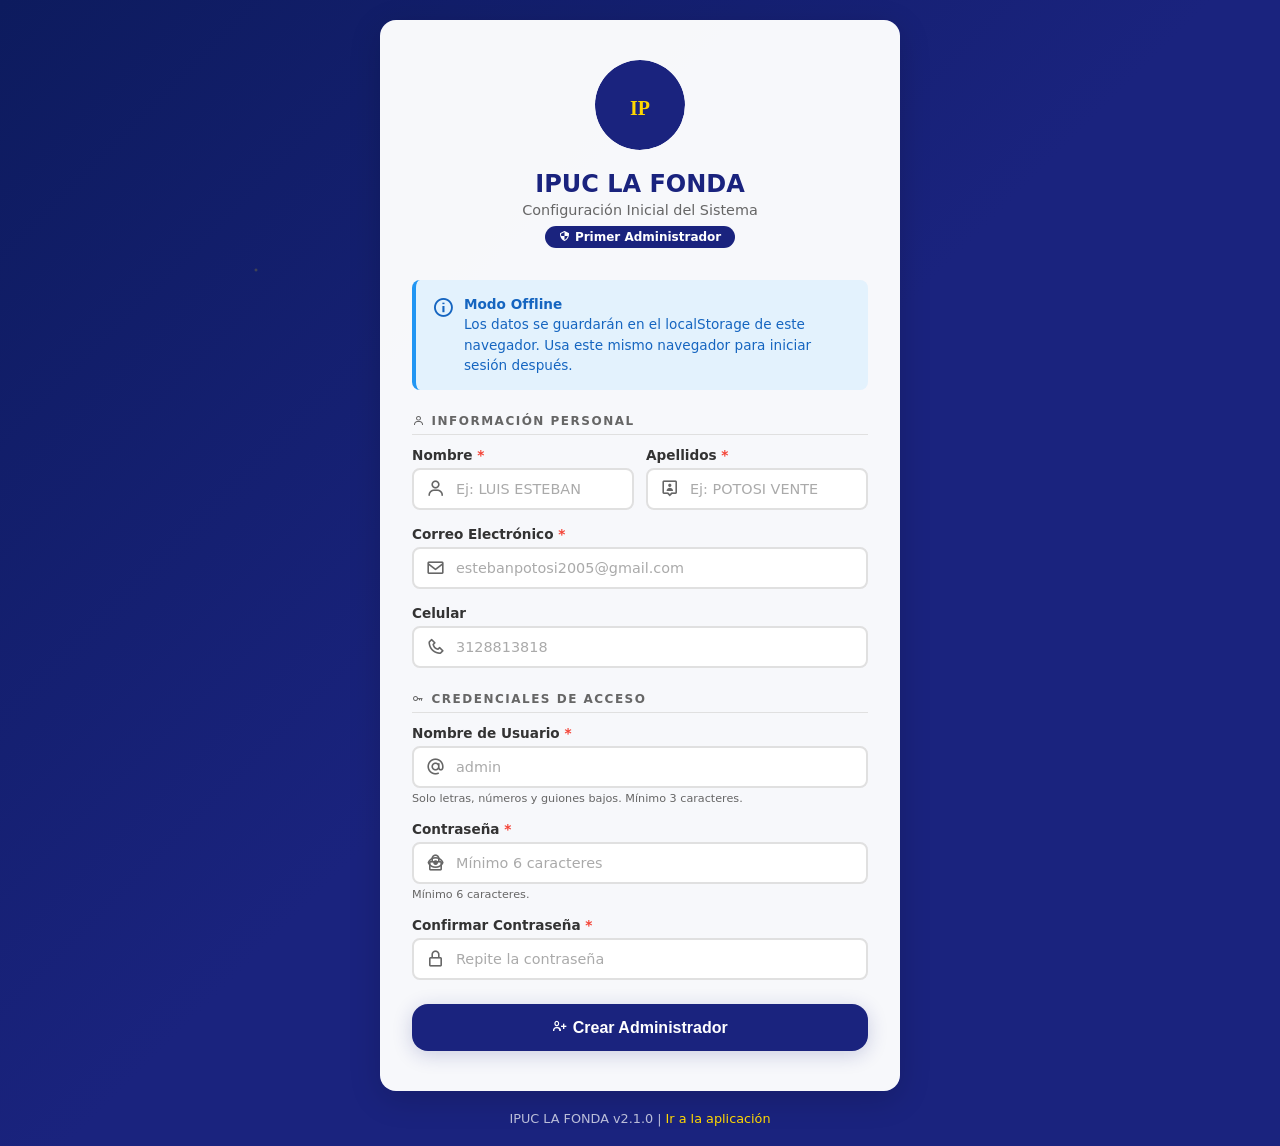
==== commit 5b6edade: "Update print statement from 'Hello' to 'Goodbye'" ====
--- a/crear-admin.html
+++ b/crear-admin.html
@@ -5,844 +5,239 @@
     <meta name="viewport" content="width=device-width, initial-scale=1.0">
     <meta http-equiv="X-UA-Compatible" content="IE=edge">
     <meta name="robots" content="noindex, nofollow">
-    
     <title>IPUC LA FONDA - Crear Primer Administrador</title>
-    
     <link rel="stylesheet" href="https://unpkg.com/boxicons@2.1.4/css/boxicons.min.css">
-    
     <style>
         :root {
-            --azul-primario: #1a237e;
-            --azul-claro: #283593;
-            --azul-hover: #3949ab;
-            --blanco: #ffffff;
-            --dorado: #ffd700;
-            --dorado-oscuro: #ffc107;
-            --gris-claro: #f5f5f5;
-            --gris-medio: #e0e0e0;
-            --gris-oscuro: #333333;
-            --gris-texto: #666666;
-            --exito: #4caf50;
-            --error: #f44336;
-            --advertencia: #ff9800;
-            --info: #2196f3;
-            --borde-radius: 16px;
-            --borde-radius-sm: 8px;
-            --sombra-suave: 0 2px 8px rgba(0,0,0,0.08);
-            --sombra-media: 0 4px 16px rgba(0,0,0,0.12);
+            --azul-primario: #1a237e; --azul-hover: #3949ab; --blanco: #ffffff;
+            --dorado: #ffd700; --gris-claro: #f5f5f5; --gris-medio: #e0e0e0;
+            --gris-oscuro: #333333; --gris-texto: #666666;
+            --exito: #4caf50; --error: #f44336; --advertencia: #ff9800; --info: #2196f3;
+            --borde-radius: 16px; --borde-radius-sm: 8px;
             --sombra-fuerte: 0 8px 32px rgba(0,0,0,0.16);
-            --sombra-azul: 0 4px 20px rgba(26, 35, 126, 0.2);
-            --font-family: 'Segoe UI', system-ui, -apple-system, BlinkMacSystemFont, sans-serif;
+            --font-family: 'Segoe UI', system-ui, -apple-system, sans-serif;
             --transition-fast: 0.15s ease;
-            --transition-normal: 0.3s ease;
-        }
-
-        *,
-        *::before,
-        *::after {
-            margin: 0;
-            padding: 0;
-            box-sizing: border-box;
-        }
-
+        }
+        * { margin: 0; padding: 0; box-sizing: border-box; }
         body {
             font-family: var(--font-family);
             background: linear-gradient(135deg, #0d1b5e 0%, var(--azul-primario) 50%, #1a237e 100%);
-            min-height: 100vh;
-            display: flex;
-            align-items: center;
-            justify-content: center;
-            padding: 20px;
-            -webkit-font-smoothing: antialiased;
-            -moz-osx-font-smoothing: grayscale;
-        }
-
+            min-height: 100vh; display: flex; align-items: center; justify-content: center;
+            padding: 20px; -webkit-font-smoothing: antialiased;
+        }
         .background-particles {
-            position: fixed;
-            top: 0;
-            left: 0;
-            width: 100%;
-            height: 100%;
-            pointer-events: none;
-            z-index: 0;
-            background:
-                radial-gradient(2px 2px at 20% 30%, rgba(255,215,0,0.3), transparent),
-                radial-gradient(2px 2px at 40% 70%, rgba(255,215,0,0.2), transparent),
-                radial-gradient(1px 1px at 60% 20%, rgba(255,255,255,0.3), transparent),
-                radial-gradient(2px 2px at 80% 50%, rgba(255,215,0,0.2), transparent),
-                radial-gradient(1px 1px at 10% 80%, rgba(255,255,255,0.2), transparent);
+            position: fixed; top: 0; left: 0; width: 100%; height: 100%;
+            pointer-events: none; z-index: 0;
+            background: radial-gradient(2px 2px at 20% 30%, rgba(255,215,0,0.3), transparent),
+                        radial-gradient(2px 2px at 40% 70%, rgba(255,215,0,0.2), transparent);
             animation: particlesFloat 8s ease-in-out infinite;
         }
-
-        @keyframes particlesFloat {
-            0%, 100% { transform: translateY(0); }
-            50% { transform: translateY(-20px); }
-        }
-
-        .container {
-            position: relative;
-            z-index: 1;
-            width: 100%;
-            max-width: 520px;
-        }
-
+        @keyframes particlesFloat { 0%,100%{transform:translateY(0)} 50%{transform:translateY(-20px)} }
+        .container { position: relative; z-index: 1; width: 100%; max-width: 520px; }
         .card {
-            background: rgba(255, 255, 255, 0.97);
-            border-radius: var(--borde-radius);
-            padding: 40px 32px;
-            box-shadow: var(--sombra-fuerte);
-            animation: slideUp 0.5s ease;
-        }
-
-        @keyframes slideUp {
-            from { transform: translateY(30px); opacity: 0; }
-            to { transform: translateY(0); opacity: 1; }
-        }
-
-        .header {
-            text-align: center;
-            margin-bottom: 32px;
-        }
-
-        .logo-container {
-            width: 90px;
-            height: 90px;
-            margin: 0 auto 16px;
-            position: relative;
-        }
-
-        .logo-ring {
-            position: absolute;
-            top: -8px;
-            left: -8px;
-            width: 106px;
-            height: 106px;
-            border: 3px solid transparent;
-            border-top-color: var(--dorado);
-            border-right-color: var(--dorado);
-            border-radius: 50%;
-            animation: ringSpin 3s linear infinite;
-        }
-
-        @keyframes ringSpin {
-            0% { transform: rotate(0deg); }
-            100% { transform: rotate(360deg); }
-        }
-
-        .logo-img {
-            width: 90px;
-            height: 90px;
-            object-fit: contain;
-            border-radius: 50%;
-            position: relative;
-            z-index: 1;
-            box-shadow: 0 4px 12px rgba(0,0,0,0.1);
-        }
-
-        .header h1 {
-            font-size: 1.5rem;
-            color: var(--azul-primario);
-            font-weight: 800;
-            margin-bottom: 4px;
-        }
-
-        .header .subtitle {
-            font-size: 0.9rem;
-            color: var(--gris-texto);
-            margin-bottom: 4px;
-        }
-
-        .header .badge {
-            display: inline-block;
-            background: var(--azul-primario);
-            color: var(--blanco);
-            padding: 4px 14px;
-            border-radius: 20px;
-            font-size: 0.75rem;
-            font-weight: 600;
-            letter-spacing: 0.5px;
-        }
-
-        .alert {
-            display: flex;
-            align-items: flex-start;
-            gap: 10px;
-            padding: 14px 16px;
-            border-radius: var(--borde-radius-sm);
-            margin-bottom: 24px;
-            font-size: 0.85rem;
-            line-height: 1.5;
-        }
-
-        .alert-warning {
-            background: #fff3e0;
-            border-left: 4px solid var(--advertencia);
-            color: #e65100;
-        }
-
-        .alert i {
-            font-size: 1.4rem;
-            flex-shrink: 0;
-            margin-top: 2px;
-        }
-
-        .form-section {
-            margin-bottom: 24px;
-        }
-
-        .form-section-title {
-            font-size: 0.75rem;
-            text-transform: uppercase;
-            letter-spacing: 1.5px;
-            color: var(--gris-texto);
-            font-weight: 700;
-            margin-bottom: 12px;
-            padding-bottom: 6px;
-            border-bottom: 1px solid var(--gris-medio);
-            display: flex;
-            align-items: center;
-            gap: 6px;
-        }
-
-        .form-grid {
-            display: grid;
-            grid-template-columns: 1fr 1fr;
-            gap: 12px;
-        }
-
-        .form-group {
-            margin-bottom: 16px;
-        }
-
-        .form-group.full-width {
-            grid-column: 1 / -1;
-        }
-
-        .form-group label {
-            display: block;
-            margin-bottom: 5px;
-            font-weight: 600;
-            font-size: 0.85rem;
-            color: var(--gris-oscuro);
-        }
-
-        .form-group label .required {
-            color: var(--error);
-        }
-
-        .input-wrapper {
-            position: relative;
-        }
-
-        .input-wrapper i {
-            position: absolute;
-            left: 14px;
-            top: 50%;
-            transform: translateY(-50%);
-            color: var(--gris-texto);
-            font-size: 1.2rem;
-            z-index: 1;
-        }
-
-        .form-input {
-            width: 100%;
-            padding: 11px 14px 11px 42px;
-            border: 2px solid var(--gris-medio);
-            border-radius: var(--borde-radius-sm);
-            font-size: 0.9rem;
-            font-family: var(--font-family);
-            background: var(--blanco);
-            color: var(--gris-oscuro);
-            transition: all var(--transition-fast);
-        }
-
-        .form-input.no-icon {
-            padding-left: 14px;
-        }
-
-        .form-input:focus {
-            outline: none;
-            border-color: var(--azul-primario);
-            box-shadow: 0 0 0 3px rgba(26, 35, 126, 0.1);
-        }
-
-        .form-input.error {
-            border-color: var(--error);
-            box-shadow: 0 0 0 3px rgba(244, 67, 54, 0.1);
-        }
-
-        .form-input::placeholder {
-            color: #aaa;
-        }
-
-        .input-hint {
-            font-size: 0.7rem;
-            color: var(--gris-texto);
-            margin-top: 4px;
-        }
-
-        .api-url-group {
-            background: var(--gris-claro);
-            padding: 14px 16px;
-            border-radius: var(--borde-radius-sm);
-            margin-bottom: 20px;
-        }
-
-        .api-url-group label {
-            font-weight: 600;
-            font-size: 0.8rem;
-            color: var(--gris-oscuro);
-            margin-bottom: 6px;
-            display: flex;
-            align-items: center;
-            gap: 6px;
-        }
-
-        .api-url-display {
-            display: flex;
-            align-items: center;
-            gap: 8px;
-            background: var(--blanco);
-            padding: 10px 14px;
-            border-radius: var(--borde-radius-sm);
-            border: 1px solid var(--gris-medio);
-            font-family: 'Courier New', monospace;
-            font-size: 0.8rem;
-            color: var(--gris-oscuro);
-            word-break: break-all;
-        }
-
-        .api-url-display i {
-            color: var(--azul-primario);
-            font-size: 1.1rem;
-            flex-shrink: 0;
-        }
-
-        .btn-submit {
-            width: 100%;
-            padding: 14px 24px;
-            background: var(--azul-primario);
-            color: var(--blanco);
-            border: none;
-            border-radius: var(--borde-radius);
-            font-size: 1rem;
-            font-weight: 700;
-            cursor: pointer;
-            transition: all var(--transition-fast);
-            display: flex;
-            align-items: center;
-            justify-content: center;
-            gap: 8px;
-            box-shadow: var(--sombra-azul);
-            letter-spacing: 0.5px;
-        }
-
-        .btn-submit:hover {
-            background: var(--azul-hover);
-            transform: translateY(-2px);
-            box-shadow: 0 6px 24px rgba(26, 35, 126, 0.3);
-        }
-
-        .btn-submit:active {
-            transform: translateY(0);
-        }
-
-        .btn-submit:disabled {
-            background: var(--gris-medio);
-            cursor: not-allowed;
-            transform: none;
-            box-shadow: none;
-        }
-
-        .btn-submit .spinner {
-            display: none;
-            width: 18px;
-            height: 18px;
-            border: 2px solid rgba(255,255,255,0.3);
-            border-top-color: var(--blanco);
-            border-radius: 50%;
-            animation: spin 0.6s linear infinite;
-        }
-
-        .btn-submit.loading .spinner {
-            display: inline-block;
-        }
-
-        .btn-submit.loading .btn-text {
-            display: none;
-        }
-
-        @keyframes spin {
-            0% { transform: rotate(0deg); }
-            100% { transform: rotate(360deg); }
-        }
-
-        .resultado {
-            margin-top: 20px;
-            padding: 16px;
-            border-radius: var(--borde-radius-sm);
-            font-size: 0.9rem;
-            line-height: 1.6;
-            display: none;
-            animation: fadeIn 0.3s ease;
-        }
-
-        .resultado.show {
-            display: block;
-        }
-
-        .resultado.success {
-            background: #e8f5e9;
-            border-left: 4px solid var(--exito);
-            color: #2e7d32;
-        }
-
-        .resultado.error {
-            background: #ffebee;
-            border-left: 4px solid var(--error);
-            color: #c62828;
-        }
-
-        .resultado.info {
-            background: #e3f2fd;
-            border-left: 4px solid var(--info);
-            color: #1565c0;
-        }
-
-        .resultado .resultado-icon {
-            font-size: 1.5rem;
-            margin-bottom: 4px;
-        }
-
-        .resultado .credenciales-box {
-            background: rgba(0,0,0,0.05);
-            padding: 10px 14px;
-            border-radius: 6px;
-            margin-top: 10px;
-            font-family: 'Courier New', monospace;
-            font-size: 0.85rem;
-        }
-
-        @keyframes fadeIn {
-            from { opacity: 0; transform: translateY(-10px); }
-            to { opacity: 1; transform: translateY(0); }
-        }
-
-        .footer {
-            text-align: center;
-            margin-top: 20px;
-            color: rgba(255,255,255,0.7);
-            font-size: 0.8rem;
-        }
-
-        .footer a {
-            color: var(--dorado);
-            text-decoration: none;
-            font-weight: 500;
-        }
-
-        .footer a:hover {
-            text-decoration: underline;
-        }
-
-        @media (max-width: 600px) {
-            .card {
-                padding: 28px 20px;
-            }
-            .form-grid {
-                grid-template-columns: 1fr;
-            }
-            .header h1 {
-                font-size: 1.3rem;
-            }
-            .logo-container {
-                width: 70px;
-                height: 70px;
-            }
-            .logo-ring {
-                width: 86px;
-                height: 86px;
-                top: -6px;
-                left: -6px;
-            }
-            .logo-img {
-                width: 70px;
-                height: 70px;
-            }
-        }
+            background: rgba(255,255,255,0.97); border-radius: var(--borde-radius);
+            padding: 40px 32px; box-shadow: var(--sombra-fuerte); animation: slideUp 0.5s ease;
+        }
+        @keyframes slideUp { from{transform:translateY(30px);opacity:0} to{transform:translateY(0);opacity:1} }
+        .header { text-align: center; margin-bottom: 32px; }
+        .logo-img { width: 90px; height: 90px; object-fit: contain; border-radius: 50%; margin: 0 auto 16px; }
+        .header h1 { font-size: 1.5rem; color: var(--azul-primario); font-weight: 800; margin-bottom: 4px; }
+        .header .subtitle { font-size: 0.9rem; color: var(--gris-texto); }
+        .header .badge { display: inline-block; background: var(--azul-primario); color: var(--blanco); padding: 4px 14px; border-radius: 20px; font-size: 0.75rem; font-weight: 600; margin-top: 8px; }
+        .alert { display: flex; align-items: flex-start; gap: 10px; padding: 14px 16px; border-radius: var(--borde-radius-sm); margin-bottom: 24px; font-size: 0.85rem; line-height: 1.5; background: #e3f2fd; border-left: 4px solid var(--info); color: #1565c0; }
+        .alert i { font-size: 1.4rem; flex-shrink: 0; margin-top: 2px; }
+        .form-section { margin-bottom: 24px; }
+        .form-section-title { font-size: 0.75rem; text-transform: uppercase; letter-spacing: 1.5px; color: var(--gris-texto); font-weight: 700; margin-bottom: 12px; padding-bottom: 6px; border-bottom: 1px solid var(--gris-medio); display: flex; align-items: center; gap: 6px; }
+        .form-grid { display: grid; grid-template-columns: 1fr 1fr; gap: 12px; }
+        .form-group { margin-bottom: 16px; }
+        .form-group label { display: block; margin-bottom: 5px; font-weight: 600; font-size: 0.85rem; color: var(--gris-oscuro); }
+        .form-group label .required { color: var(--error); }
+        .input-wrapper { position: relative; }
+        .input-wrapper i { position: absolute; left: 14px; top: 50%; transform: translateY(-50%); color: var(--gris-texto); font-size: 1.2rem; z-index: 1; }
+        .form-input { width: 100%; padding: 11px 14px 11px 42px; border: 2px solid var(--gris-medio); border-radius: var(--borde-radius-sm); font-size: 0.9rem; font-family: var(--font-family); background: var(--blanco); color: var(--gris-oscuro); transition: all var(--transition-fast); }
+        .form-input:focus { outline: none; border-color: var(--azul-primario); box-shadow: 0 0 0 3px rgba(26,35,126,0.1); }
+        .form-input::placeholder { color: #aaa; }
+        .input-hint { font-size: 0.7rem; color: var(--gris-texto); margin-top: 4px; }
+        .btn-submit { width: 100%; padding: 14px 24px; background: var(--azul-primario); color: var(--blanco); border: none; border-radius: var(--borde-radius); font-size: 1rem; font-weight: 700; cursor: pointer; transition: all var(--transition-fast); display: flex; align-items: center; justify-content: center; gap: 8px; box-shadow: 0 4px 20px rgba(26,35,126,0.2); }
+        .btn-submit:hover { background: var(--azul-hover); transform: translateY(-2px); }
+        .btn-submit:disabled { background: var(--gris-medio); cursor: not-allowed; transform: none; box-shadow: none; }
+        .btn-submit .spinner { display: none; width: 18px; height: 18px; border: 2px solid rgba(255,255,255,0.3); border-top-color: var(--blanco); border-radius: 50%; animation: spin 0.6s linear infinite; }
+        .btn-submit.loading .spinner { display: inline-block; }
+        .btn-submit.loading .btn-text { display: none; }
+        @keyframes spin { 0%{transform:rotate(0deg)} 100%{transform:rotate(360deg)} }
+        .resultado { margin-top: 20px; padding: 16px; border-radius: var(--borde-radius-sm); font-size: 0.9rem; line-height: 1.6; display: none; animation: fadeIn 0.3s ease; }
+        .resultado.show { display: block; }
+        .resultado.success { background: #e8f5e9; border-left: 4px solid var(--exito); color: #2e7d32; }
+        .resultado.error { background: #ffebee; border-left: 4px solid var(--error); color: #c62828; }
+        .resultado .credenciales-box { background: rgba(0,0,0,0.05); padding: 10px 14px; border-radius: 6px; margin-top: 10px; font-family: 'Courier New', monospace; font-size: 0.85rem; }
+        @keyframes fadeIn { from{opacity:0;transform:translateY(-10px)} to{opacity:1;transform:translateY(0)} }
+        .footer { text-align: center; margin-top: 20px; color: rgba(255,255,255,0.7); font-size: 0.8rem; }
+        .footer a { color: var(--dorado); text-decoration: none; font-weight: 500; }
+        @media (max-width: 600px) { .card { padding: 28px 20px; } .form-grid { grid-template-columns: 1fr; } .header h1 { font-size: 1.3rem; } .logo-img { width: 70px; height: 70px; } }
     </style>
 </head>
 <body>
-
     <div class="background-particles"></div>
-
     <div class="container">
-        
         <div class="card">
-            
             <div class="header">
-                <div class="logo-container">
-                    <div class="logo-ring"></div>
-                    <img src="https://ipuclafonda.netlify.app/ipuclafonda.png" 
-                         alt="IPUC LA FONDA" 
-                         class="logo-img"
-                         onerror="this.src='data:image/svg+xml,<svg xmlns=%22http://www.w3.org/2000/svg%22 width=%2290%22 height=%2290%22><rect fill=%22%231a237e%22 width=%2290%22 height=%2290%22 rx=%2245%22/><text fill=%22%23ffd700%22 x=%2245%22 y=%2255%22 text-anchor=%22middle%22 font-size=%2220%22 font-weight=%22bold%22>IP</text></svg>'">
-                </div>
+                <img src="https://ipuclafonda.netlify.app/ipuclafonda.png" alt="IPUC LA FONDA" class="logo-img"
+                     onerror="this.src='data:image/svg+xml,<svg xmlns=%22http://www.w3.org/2000/svg%22 width=%2290%22 height=%2290%22><rect fill=%22%231a237e%22 width=%2290%22 height=%2290%22 rx=%2245%22/><text fill=%22%23ffd700%22 x=%2245%22 y=%2255%22 text-anchor=%22middle%22 font-size=%2220%22 font-weight=%22bold%22>IP</text></svg>'">
                 <h1>IPUC LA FONDA</h1>
                 <p class="subtitle">Configuración Inicial del Sistema</p>
-                <span class="badge">
-                    <i class="bx bx-shield-quarter"></i> Primer Administrador
-                </span>
+                <span class="badge"><i class="bx bx-shield-quarter"></i> Primer Administrador</span>
             </div>
 
-            <div class="alert alert-warning">
-                <i class="bx bx-shield-x"></i>
+            <div class="alert">
+                <i class="bx bx-info-circle"></i>
                 <div>
-                    <strong>¡Importante!</strong> Esta página solo funciona si <strong>no existe ningún administrador</strong> en el sistema. 
-                    Una vez creado el primer administrador, esta función se deshabilitará automáticamente por seguridad.
+                    <strong>Modo Offline</strong><br>
+                    Los datos se guardarán en el localStorage de este navegador.
+                    Usa este mismo navegador para iniciar sesión después.
                 </div>
             </div>
 
             <form id="formAdmin" autocomplete="off">
-                
                 <div class="form-section">
-                    <div class="form-section-title">
-                        <i class="bx bx-user"></i> Información Personal
-                    </div>
-                    
+                    <div class="form-section-title"><i class="bx bx-user"></i> Información Personal</div>
                     <div class="form-grid">
                         <div class="form-group">
                             <label for="nombre">Nombre <span class="required">*</span></label>
-                            <div class="input-wrapper">
-                                <i class="bx bx-user"></i>
-                                <input type="text" class="form-input" id="nombre" name="nombre" 
-                                       placeholder="Ej: Juan" required autocomplete="off">
-                            </div>
+                            <div class="input-wrapper"><i class="bx bx-user"></i><input type="text" class="form-input" id="nombre" name="nombre" placeholder="Ej: LUIS ESTEBAN" required autocomplete="off"></div>
                         </div>
-                        
                         <div class="form-group">
                             <label for="apellidos">Apellidos <span class="required">*</span></label>
-                            <div class="input-wrapper">
-                                <i class="bx bx-user-pin"></i>
-                                <input type="text" class="form-input" id="apellidos" name="apellidos" 
-                                       placeholder="Ej: Pérez García" required autocomplete="off">
-                            </div>
+                            <div class="input-wrapper"><i class="bx bx-user-pin"></i><input type="text" class="form-input" id="apellidos" name="apellidos" placeholder="Ej: POTOSI VENTE" required autocomplete="off"></div>
                         </div>
                     </div>
-                    
                     <div class="form-group">
                         <label for="correo">Correo Electrónico <span class="required">*</span></label>
-                        <div class="input-wrapper">
-                            <i class="bx bx-envelope"></i>
-                            <input type="email" class="form-input" id="correo" name="correo" 
-                                   placeholder="admin@ipuclafonda.org" required autocomplete="off">
-                        </div>
-                    </div>
-                    
+                        <div class="input-wrapper"><i class="bx bx-envelope"></i><input type="email" class="form-input" id="correo" name="correo" placeholder="estebanpotosi2005@gmail.com" required autocomplete="off"></div>
+                    </div>
                     <div class="form-group">
                         <label for="celular">Celular</label>
-                        <div class="input-wrapper">
-                            <i class="bx bx-phone"></i>
-                            <input type="tel" class="form-input" id="celular" name="celular" 
-                                   placeholder="3001234567" autocomplete="off">
-                        </div>
+                        <div class="input-wrapper"><i class="bx bx-phone"></i><input type="tel" class="form-input" id="celular" name="celular" placeholder="3128813818" autocomplete="off"></div>
                     </div>
                 </div>
 
                 <div class="form-section">
-                    <div class="form-section-title">
-                        <i class="bx bx-key"></i> Credenciales de Acceso
-                    </div>
-                    
+                    <div class="form-section-title"><i class="bx bx-key"></i> Credenciales de Acceso</div>
                     <div class="form-group">
                         <label for="usuario">Nombre de Usuario <span class="required">*</span></label>
-                        <div class="input-wrapper">
-                            <i class="bx bx-at"></i>
-                            <input type="text" class="form-input" id="usuario" name="usuario" 
-                                   placeholder="admin" required autocomplete="off" 
-                                   pattern="[a-zA-Z0-9_]{3,20}" 
-                                   title="Solo letras, números y guiones bajos. Mínimo 3 caracteres.">
-                        </div>
+                        <div class="input-wrapper"><i class="bx bx-at"></i><input type="text" class="form-input" id="usuario" name="usuario" placeholder="admin" required autocomplete="off" pattern="[a-zA-Z0-9_]{3,20}"></div>
                         <p class="input-hint">Solo letras, números y guiones bajos. Mínimo 3 caracteres.</p>
                     </div>
-                    
                     <div class="form-group">
                         <label for="password">Contraseña <span class="required">*</span></label>
                         <div class="input-wrapper">
                             <i class="bx bx-lock-alt"></i>
-                            <input type="password" class="form-input" id="password" name="password" 
-                                   placeholder="Mínimo 8 caracteres" required 
-                                   minlength="8" autocomplete="new-password">
-                            <i class="bx bx-show" id="togglePassword" 
-                               style="position: absolute; right: 14px; top: 50%; transform: translateY(-50%); cursor: pointer; color: var(--gris-texto); z-index: 1;"
-                               onclick="togglePasswordVisibility()"></i>
+                            <input type="password" class="form-input" id="password" name="password" placeholder="Mínimo 6 caracteres" required minlength="6" autocomplete="new-password">
+                            <i class="bx bx-show" id="togglePassword" style="position:absolute;right:14px;top:50%;transform:translateY(-50%);cursor:pointer;color:var(--gris-texto);z-index:1;" onclick="togglePasswordVisibility()"></i>
                         </div>
-                        <p class="input-hint">Mínimo 8 caracteres. Usa mayúsculas, números y símbolos para mayor seguridad.</p>
-                    </div>
-                    
+                        <p class="input-hint">Mínimo 6 caracteres.</p>
+                    </div>
                     <div class="form-group">
                         <label for="confirmarPassword">Confirmar Contraseña <span class="required">*</span></label>
-                        <div class="input-wrapper">
-                            <i class="bx bx-lock-alt"></i>
-                            <input type="password" class="form-input" id="confirmarPassword" name="confirmarPassword" 
-                                   placeholder="Repite la contraseña" required 
-                                   minlength="8" autocomplete="new-password">
-                        </div>
+                        <div class="input-wrapper"><i class="bx bx-lock-alt"></i><input type="password" class="form-input" id="confirmarPassword" name="confirmarPassword" placeholder="Repite la contraseña" required minlength="6" autocomplete="new-password"></div>
                     </div>
                 </div>
 
-                <div class="api-url-group">
-                    <label>
-                        <i class="bx bx-link"></i> URL del Endpoint API
-                    </label>
-                    <div class="api-url-display">
-                        <i class="bx bx-server"></i>
-                        <span id="apiUrlDisplay">http://localhost:5000/api/admin/crear-primer-admin</span>
-                    </div>
-                    <p class="input-hint" style="margin-top: 6px;">
-                        Esta es la URL donde se enviará la solicitud. Asegúrate de que el backend esté activo.
-                    </p>
-                </div>
-
                 <button type="submit" class="btn-submit" id="btnSubmit">
-                    <span class="btn-text">
-                        <i class="bx bx-user-plus"></i> Crear Administrador
-                    </span>
+                    <span class="btn-text"><i class="bx bx-user-plus"></i> Crear Administrador</span>
                     <span class="spinner"></span>
                 </button>
             </form>
-
             <div class="resultado" id="resultado"></div>
-
         </div>
-
         <div class="footer">
-            <p>IPUC LA FONDA v2.1.0 | 
-               <a href="https://ipuclafonda.netlify.app" target="_blank">Ir a la aplicación</a>
-            </p>
+            <p>IPUC LA FONDA v2.1.0 | <a href="https://ipuclafonda.netlify.app" target="_blank">Ir a la aplicación</a></p>
         </div>
-
     </div>
 
     <script>
         // ============================================
-        // CONFIGURACIÓN
+        // CONFIGURACIÓN - MODO OFFLINE
         // ============================================
-        const API_ENDPOINT = 'http://localhost:5000/api/admin/crear-primer-admin';
-        
-        // Mostrar la URL en el display
-        document.getElementById('apiUrlDisplay').textContent = API_ENDPOINT;
-
-        // ============================================
-        // TOGGLE VISIBILIDAD DE CONTRASEÑA
-        // ============================================
+        const STORAGE_KEY = 'ipuc_admin_local';
+
         function togglePasswordVisibility() {
-            const passwordInput = document.getElementById('password');
-            const toggleIcon = document.getElementById('togglePassword');
-            
-            if (passwordInput.type === 'password') {
-                passwordInput.type = 'text';
-                toggleIcon.className = 'bx bx-hide';
-            } else {
-                passwordInput.type = 'password';
-                toggleIcon.className = 'bx bx-show';
+            const input = document.getElementById('password');
+            const icon = document.getElementById('togglePassword');
+            if (input.type === 'password') { input.type = 'text'; icon.className = 'bx bx-hide'; }
+            else { input.type = 'password'; icon.className = 'bx bx-show'; }
+        }
+
+        function mostrarResultado(tipo, titulo, mensaje, credenciales) {
+            const div = document.getElementById('resultado');
+            div.className = `resultado show ${tipo}`;
+            let html = `<strong>${titulo}</strong><p>${mensaje}</p>`;
+            if (credenciales) {
+                html += `<div class="credenciales-box"><strong>🔑 Credenciales:</strong><br>Usuario: <strong>${credenciales.usuario}</strong><br>Contraseña: <strong>${credenciales.password}</strong></div>
+                         <p style="margin-top:8px;font-size:0.85rem;">⚠️ <strong>Guarda estas credenciales.</strong></p>`;
             }
-        }
-
-        // ============================================
-        // VALIDACIÓN DE FORMULARIO
-        // ============================================
-        function validarFormulario(formData) {
-            const errores = [];
-            
-            if (!formData.nombre || formData.nombre.trim().length < 2) {
-                errores.push('El nombre debe tener al menos 2 caracteres');
-            }
-            
-            if (!formData.apellidos || formData.apellidos.trim().length < 2) {
-                errores.push('Los apellidos deben tener al menos 2 caracteres');
-            }
-            
-            const emailRegex = /^[^\s@]+@[^\s@]+\.[^\s@]+$/;
-            if (!emailRegex.test(formData.correo)) {
-                errores.push('Ingresa un correo electrónico válido');
-            }
-            
-            const usuarioRegex = /^[a-zA-Z0-9_]{3,20}$/;
-            if (!usuarioRegex.test(formData.usuario)) {
-                errores.push('El usuario debe tener entre 3 y 20 caracteres (solo letras, números y guiones bajos)');
-            }
-            
-            if (formData.password.length < 8) {
-                errores.push('La contraseña debe tener al menos 8 caracteres');
-            }
-            
-            if (formData.password !== formData.confirmarPassword) {
-                errores.push('Las contraseñas no coinciden');
-            }
-            
-            return errores;
-        }
-
-        // ============================================
-        // MOSTRAR RESULTADO
-        // ============================================
-        function mostrarResultado(tipo, titulo, mensaje, credenciales = null) {
-            const resultadoDiv = document.getElementById('resultado');
-            
-            const iconos = {
-                success: 'bx bx-check-circle',
-                error: 'bx bx-error-circle',
-                info: 'bx bx-info-circle'
+            div.innerHTML = html;
+            div.scrollIntoView({ behavior: 'smooth', block: 'center' });
+        }
+
+        document.getElementById('formAdmin').addEventListener('submit', function(e) {
+            e.preventDefault();
+            const btn = document.getElementById('btnSubmit');
+            const div = document.getElementById('resultado');
+            div.className = 'resultado'; div.innerHTML = '';
+
+            const datos = {
+                nombre: document.getElementById('nombre').value.trim(),
+                apellidos: document.getElementById('apellidos').value.trim(),
+                correo: document.getElementById('correo').value.trim().toLowerCase(),
+                celular: document.getElementById('celular').value.trim(),
+                usuario: document.getElementById('usuario').value.trim().toLowerCase(),
+                password: document.getElementById('password').value,
+                confirmar: document.getElementById('confirmarPassword').value
             };
-            
-            let html = `
-                <div class="resultado-icon">
-                    <i class="${iconos[tipo] || iconos.info}"></i>
-                </div>
-                <strong>${titulo}</strong>
-                <p>${mensaje}</p>
-            `;
-            
-            if (credenciales) {
-                html += `
-                    <div class="credenciales-box">
-                        <strong>🔑 Credenciales creadas:</strong><br>
-                        Usuario: <strong>${credenciales.usuario}</strong><br>
-                        Contraseña: <strong>${credenciales.password}</strong>
-                    </div>
-                    <p style="margin-top: 8px; font-size: 0.85rem;">
-                        ⚠️ <strong>Guarda estas credenciales en un lugar seguro.</strong> 
-                        No podrás recuperarlas si las pierdes.
-                    </p>
-                `;
-            }
-            
-            resultadoDiv.className = `resultado show ${tipo}`;
-            resultadoDiv.innerHTML = html;
-            
-            resultadoDiv.scrollIntoView({ behavior: 'smooth', block: 'center' });
-        }
-
-        // ============================================
-        // MANEJAR ENVÍO DEL FORMULARIO
-        // ============================================
-        document.getElementById('formAdmin').addEventListener('submit', async function(e) {
-            e.preventDefault();
-            
-            const btnSubmit = document.getElementById('btnSubmit');
-            const resultadoDiv = document.getElementById('resultado');
-            
-            resultadoDiv.className = 'resultado';
-            resultadoDiv.innerHTML = '';
-            
-            const formData = new FormData(this);
-            const datos = {
-                nombre: formData.get('nombre').trim(),
-                apellidos: formData.get('apellidos').trim(),
-                correo: formData.get('correo').trim().toLowerCase(),
-                celular: formData.get('celular').trim(),
-                usuario: formData.get('usuario').trim().toLowerCase(),
-                password: formData.get('password'),
-                confirmarPassword: formData.get('confirmarPassword')
+
+            // Validaciones
+            if (!datos.nombre || datos.nombre.length < 2) return mostrarResultado('error', 'Error', 'Nombre debe tener al menos 2 caracteres');
+            if (!datos.apellidos || datos.apellidos.length < 2) return mostrarResultado('error', 'Error', 'Apellidos debe tener al menos 2 caracteres');
+            if (!datos.correo.includes('@') || !datos.correo.includes('.')) return mostrarResultado('error', 'Error', 'Ingresa un correo válido');
+            if (!/^[a-zA-Z0-9_]{3,20}$/.test(datos.usuario)) return mostrarResultado('error', 'Error', 'Usuario: solo letras, números y guiones (3-20 caracteres)');
+            if (datos.password.length < 6) return mostrarResultado('error', 'Error', 'Contraseña: mínimo 6 caracteres');
+            if (datos.password !== datos.confirmar) return mostrarResultado('error', 'Error', 'Las contraseñas no coinciden');
+
+            btn.classList.add('loading'); btn.disabled = true;
+
+            // Crear admin en localStorage
+            const admin = {
+                nombre: datos.nombre,
+                apellidos: datos.apellidos,
+                correo: datos.correo,
+                celular: datos.celular,
+                usuario: datos.usuario,
+                password: datos.password,
+                ministerio: 'Pastoral',
+                fecha_creacion: new Date().toISOString()
             };
-            
-            const errores = validarFormulario(datos);
-            if (errores.length > 0) {
-                mostrarResultado('error', 'Error de validación', errores.join('<br>'));
-                return;
-            }
-            
-            const datosEnviar = { ...datos };
-            delete datosEnviar.confirmarPassword;
-            
-            btnSubmit.classList.add('loading');
-            btnSubmit.disabled = true;
-            
+
             try {
-                console.log('📤 Enviando solicitud a:', API_ENDPOINT);
-                console.log('📦 Datos:', { ...datosEnviar, password: '***' });
-                
-                const response = await fetch(API_ENDPOINT, {
-                    method: 'POST',
-                    headers: {
-                        'Content-Type': 'application/json',
-                        'Accept': 'application/json'
-                    },
-                    body: JSON.stringify(datosEnviar)
-                });
-                
-                console.log('📥 Respuesta status:', response.status);
-                
-                const result = await response.json();
-                console.log('📥 Respuesta data:', result);
-                
-                if (response.ok) {
-                    mostrarResultado(
-                        'success',
-                        '✅ ¡Administrador creado exitosamente!',
-                        result.mensaje || 'El primer administrador ha sido creado correctamente.',
-                        { usuario: datos.usuario, password: datos.password }
-                    );
-                    
-                    document.getElementById('password').value = '';
-                    document.getElementById('confirmarPassword').value = '';
-                    
-                    btnSubmit.disabled = true;
-                    btnSubmit.innerHTML = '<span class="btn-text"><i class="bx bx-check"></i> Administrador Creado</span>';
-                    btnSubmit.style.background = 'var(--exito)';
-                    
-                } else if (response.status === 403) {
-                    mostrarResultado(
-                        'info',
-                        'ℹ️ Ya existe un administrador',
-                        result.error || 'Ya existe al menos un administrador en el sistema.',
-                        null
-                    );
-                    btnSubmit.disabled = true;
-                    btnSubmit.innerHTML = '<span class="btn-text"><i class="bx bx-lock"></i> Función Deshabilitada</span>';
-                    btnSubmit.style.background = 'var(--gris-medio)';
-                    
-                } else {
-                    mostrarResultado(
-                        'error',
-                        '❌ Error del servidor',
-                        result.error || `Error ${response.status}: No se pudo crear el administrador.`,
-                        null
-                    );
-                }
-                
+                localStorage.setItem(STORAGE_KEY, JSON.stringify(admin));
+                console.log('✅ Admin guardado en localStorage');
+
+                mostrarResultado('success', '✅ ¡Administrador creado!',
+                    'El administrador ha sido guardado en este navegador. Ahora puedes iniciar sesión en la aplicación.',
+                    { usuario: datos.usuario, password: datos.password });
+
+                document.getElementById('password').value = '';
+                document.getElementById('confirmarPassword').value = '';
+                btn.innerHTML = '<span class="btn-text"><i class="bx bx-check"></i> Administrador Creado</span>';
+                btn.style.background = 'var(--exito)';
             } catch (error) {
-                console.error('❌ Error de conexión:', error);
-                
-                mostrarResultado(
-                    'error',
-                    '❌ Error de Conexión',
-                    `
-                        <strong>No se pudo conectar con el servidor.</strong><br><br>
-                        <strong>Posibles causas:</strong><br>
-                        • El backend no está corriendo localmente<br>
-                        • La URL de la API es incorrecta<br>
-                        • Hay un problema de red<br><br>
-                        <strong>Soluciones:</strong><br>
-                        • Ejecuta <code>python app.py</code> en la carpeta del backend<br>
-                        • Verifica la URL: <code>${API_ENDPOINT}</code><br>
-                        • Asegúrate de que el puerto 5000 esté disponible
-                    `,
-                    null
-                );
-                
-            } finally {
-                btnSubmit.classList.remove('loading');
-                if (btnSubmit.disabled && !resultadoDiv.classList.contains('success') && !resultadoDiv.classList.contains('info')) {
-                    btnSubmit.disabled = false;
-                }
+                console.error('Error:', error);
+                mostrarResultado('error', '❌ Error', 'No se pudo guardar. Verifica que tu navegador permita localStorage.');
+                btn.classList.remove('loading'); btn.disabled = false;
             }
         });
 
-        console.log('✅ IPUC LA FONDA - Panel de Creación de Administrador cargado');
-        console.log('🔗 Endpoint API:', API_ENDPOINT);
-        console.log('⚠️  Esta página solo funciona si NO existe ningún administrador previo');
+        console.log('✅ IPUC LA FONDA - Creador de Admin OFFLINE cargado');
+        console.log('💾 Los datos se guardan en localStorage');
     </script>
 </body>
 </html>
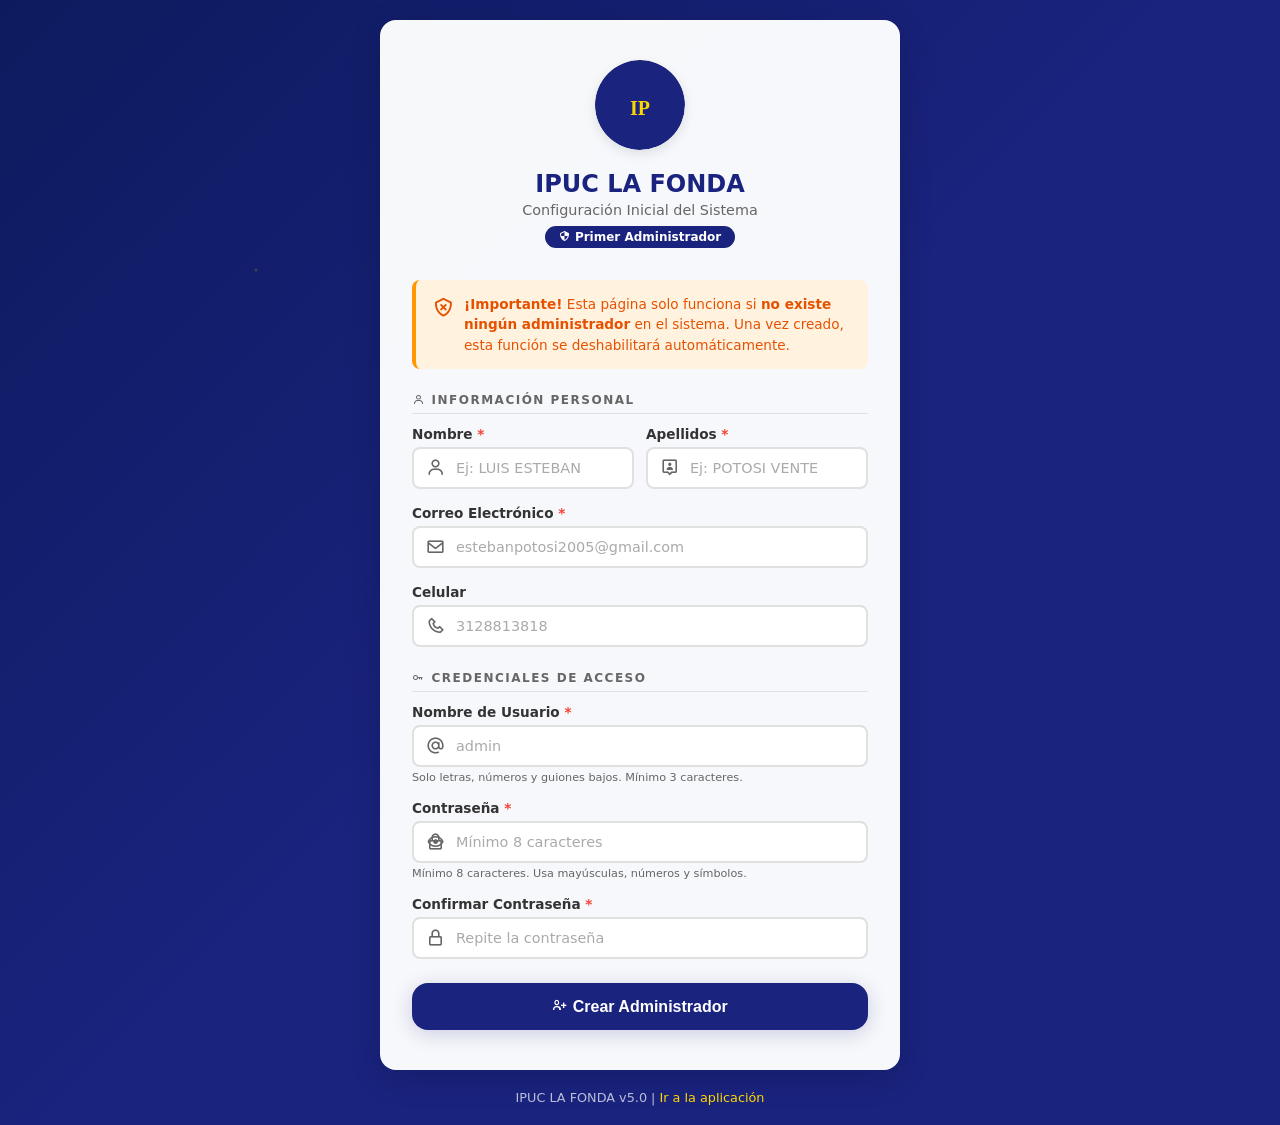
==== commit 4377f4f2: "Update crear-admin.html for version 5.0" ====
--- a/crear-admin.html
+++ b/crear-admin.html
@@ -5,7 +5,7 @@
     <meta name="viewport" content="width=device-width, initial-scale=1.0">
     <meta http-equiv="X-UA-Compatible" content="IE=edge">
     <meta name="robots" content="noindex, nofollow">
-    <title>IPUC LA FONDA - Crear Primer Administrador</title>
+    <title>IPUC LA FONDA v5.0 - Crear Primer Administrador</title>
     <link rel="stylesheet" href="https://unpkg.com/boxicons@2.1.4/css/boxicons.min.css">
     <style>
         :root {
@@ -40,11 +40,11 @@
         }
         @keyframes slideUp { from{transform:translateY(30px);opacity:0} to{transform:translateY(0);opacity:1} }
         .header { text-align: center; margin-bottom: 32px; }
-        .logo-img { width: 90px; height: 90px; object-fit: contain; border-radius: 50%; margin: 0 auto 16px; }
+        .logo-img { width: 90px; height: 90px; object-fit: contain; border-radius: 50%; margin: 0 auto 16px; box-shadow: 0 4px 12px rgba(0,0,0,0.1); }
         .header h1 { font-size: 1.5rem; color: var(--azul-primario); font-weight: 800; margin-bottom: 4px; }
         .header .subtitle { font-size: 0.9rem; color: var(--gris-texto); }
         .header .badge { display: inline-block; background: var(--azul-primario); color: var(--blanco); padding: 4px 14px; border-radius: 20px; font-size: 0.75rem; font-weight: 600; margin-top: 8px; }
-        .alert { display: flex; align-items: flex-start; gap: 10px; padding: 14px 16px; border-radius: var(--borde-radius-sm); margin-bottom: 24px; font-size: 0.85rem; line-height: 1.5; background: #e3f2fd; border-left: 4px solid var(--info); color: #1565c0; }
+        .alert { display: flex; align-items: flex-start; gap: 10px; padding: 14px 16px; border-radius: var(--borde-radius-sm); margin-bottom: 24px; font-size: 0.85rem; line-height: 1.5; background: #fff3e0; border-left: 4px solid var(--advertencia); color: #e65100; }
         .alert i { font-size: 1.4rem; flex-shrink: 0; margin-top: 2px; }
         .form-section { margin-bottom: 24px; }
         .form-section-title { font-size: 0.75rem; text-transform: uppercase; letter-spacing: 1.5px; color: var(--gris-texto); font-weight: 700; margin-bottom: 12px; padding-bottom: 6px; border-bottom: 1px solid var(--gris-medio); display: flex; align-items: center; gap: 6px; }
@@ -89,11 +89,10 @@
             </div>
 
             <div class="alert">
-                <i class="bx bx-info-circle"></i>
+                <i class="bx bx-shield-x"></i>
                 <div>
-                    <strong>Modo Offline</strong><br>
-                    Los datos se guardarán en el localStorage de este navegador.
-                    Usa este mismo navegador para iniciar sesión después.
+                    <strong>¡Importante!</strong> Esta página solo funciona si <strong>no existe ningún administrador</strong> en el sistema. 
+                    Una vez creado, esta función se deshabilitará automáticamente.
                 </div>
             </div>
 
@@ -131,14 +130,14 @@
                         <label for="password">Contraseña <span class="required">*</span></label>
                         <div class="input-wrapper">
                             <i class="bx bx-lock-alt"></i>
-                            <input type="password" class="form-input" id="password" name="password" placeholder="Mínimo 6 caracteres" required minlength="6" autocomplete="new-password">
+                            <input type="password" class="form-input" id="password" name="password" placeholder="Mínimo 8 caracteres" required minlength="8" autocomplete="new-password">
                             <i class="bx bx-show" id="togglePassword" style="position:absolute;right:14px;top:50%;transform:translateY(-50%);cursor:pointer;color:var(--gris-texto);z-index:1;" onclick="togglePasswordVisibility()"></i>
                         </div>
-                        <p class="input-hint">Mínimo 6 caracteres.</p>
+                        <p class="input-hint">Mínimo 8 caracteres. Usa mayúsculas, números y símbolos.</p>
                     </div>
                     <div class="form-group">
                         <label for="confirmarPassword">Confirmar Contraseña <span class="required">*</span></label>
-                        <div class="input-wrapper"><i class="bx bx-lock-alt"></i><input type="password" class="form-input" id="confirmarPassword" name="confirmarPassword" placeholder="Repite la contraseña" required minlength="6" autocomplete="new-password"></div>
+                        <div class="input-wrapper"><i class="bx bx-lock-alt"></i><input type="password" class="form-input" id="confirmarPassword" name="confirmarPassword" placeholder="Repite la contraseña" required minlength="8" autocomplete="new-password"></div>
                     </div>
                 </div>
 
@@ -150,15 +149,19 @@
             <div class="resultado" id="resultado"></div>
         </div>
         <div class="footer">
-            <p>IPUC LA FONDA v2.1.0 | <a href="https://ipuclafonda.netlify.app" target="_blank">Ir a la aplicación</a></p>
+            <p>IPUC LA FONDA v5.0 | <a href="https://ipuclafonda.netlify.app" target="_blank">Ir a la aplicación</a></p>
         </div>
     </div>
 
+    <script src="database.js"></script>
     <script>
         // ============================================
-        // CONFIGURACIÓN - MODO OFFLINE
+        // IPUC LA FONDA v5.0 - Crear Administrador
         // ============================================
-        const STORAGE_KEY = 'ipuc_admin_local';
+        
+        // Inicializar base de datos
+        const db = new Database();
+        db.inicializarDatos();
 
         function togglePasswordVisibility() {
             const input = document.getElementById('password');
@@ -173,7 +176,7 @@
             let html = `<strong>${titulo}</strong><p>${mensaje}</p>`;
             if (credenciales) {
                 html += `<div class="credenciales-box"><strong>🔑 Credenciales:</strong><br>Usuario: <strong>${credenciales.usuario}</strong><br>Contraseña: <strong>${credenciales.password}</strong></div>
-                         <p style="margin-top:8px;font-size:0.85rem;">⚠️ <strong>Guarda estas credenciales.</strong></p>`;
+                         <p style="margin-top:8px;font-size:0.85rem;">⚠️ <strong>Guarda estas credenciales en un lugar seguro.</strong></p>`;
             }
             div.innerHTML = html;
             div.scrollIntoView({ behavior: 'smooth', block: 'center' });
@@ -200,44 +203,40 @@
             if (!datos.apellidos || datos.apellidos.length < 2) return mostrarResultado('error', 'Error', 'Apellidos debe tener al menos 2 caracteres');
             if (!datos.correo.includes('@') || !datos.correo.includes('.')) return mostrarResultado('error', 'Error', 'Ingresa un correo válido');
             if (!/^[a-zA-Z0-9_]{3,20}$/.test(datos.usuario)) return mostrarResultado('error', 'Error', 'Usuario: solo letras, números y guiones (3-20 caracteres)');
-            if (datos.password.length < 6) return mostrarResultado('error', 'Error', 'Contraseña: mínimo 6 caracteres');
+            if (datos.password.length < 8) return mostrarResultado('error', 'Error', 'Contraseña: mínimo 8 caracteres');
             if (datos.password !== datos.confirmar) return mostrarResultado('error', 'Error', 'Las contraseñas no coinciden');
 
             btn.classList.add('loading'); btn.disabled = true;
 
-            // Crear admin en localStorage
-            const admin = {
+            // Crear admin usando Database v5.0
+            const resultado = db.crearPrimerAdministrador({
                 nombre: datos.nombre,
                 apellidos: datos.apellidos,
                 correo: datos.correo,
                 celular: datos.celular,
                 usuario: datos.usuario,
-                password: datos.password,
-                ministerio: 'Pastoral',
-                fecha_creacion: new Date().toISOString()
-            };
-
-            try {
-                localStorage.setItem(STORAGE_KEY, JSON.stringify(admin));
-                console.log('✅ Admin guardado en localStorage');
-
+                password: datos.password
+            });
+
+            if (resultado.exito) {
+                console.log('✅ Admin creado con Database v5.0');
                 mostrarResultado('success', '✅ ¡Administrador creado!',
-                    'El administrador ha sido guardado en este navegador. Ahora puedes iniciar sesión en la aplicación.',
+                    'El administrador ha sido creado exitosamente. Ahora puedes iniciar sesión en la aplicación.',
                     { usuario: datos.usuario, password: datos.password });
 
                 document.getElementById('password').value = '';
                 document.getElementById('confirmarPassword').value = '';
                 btn.innerHTML = '<span class="btn-text"><i class="bx bx-check"></i> Administrador Creado</span>';
                 btn.style.background = 'var(--exito)';
-            } catch (error) {
-                console.error('Error:', error);
-                mostrarResultado('error', '❌ Error', 'No se pudo guardar. Verifica que tu navegador permita localStorage.');
+            } else {
+                console.error('Error:', resultado.error);
+                mostrarResultado('error', '❌ Error', resultado.error || 'No se pudo crear el administrador.');
                 btn.classList.remove('loading'); btn.disabled = false;
             }
         });
 
-        console.log('✅ IPUC LA FONDA - Creador de Admin OFFLINE cargado');
-        console.log('💾 Los datos se guardan en localStorage');
+        console.log('✅ IPUC LA FONDA v5.0 - Creador de Admin cargado');
+        console.log('💾 Usando Database v5.0 (localStorage con hash seguro)');
     </script>
 </body>
 </html>
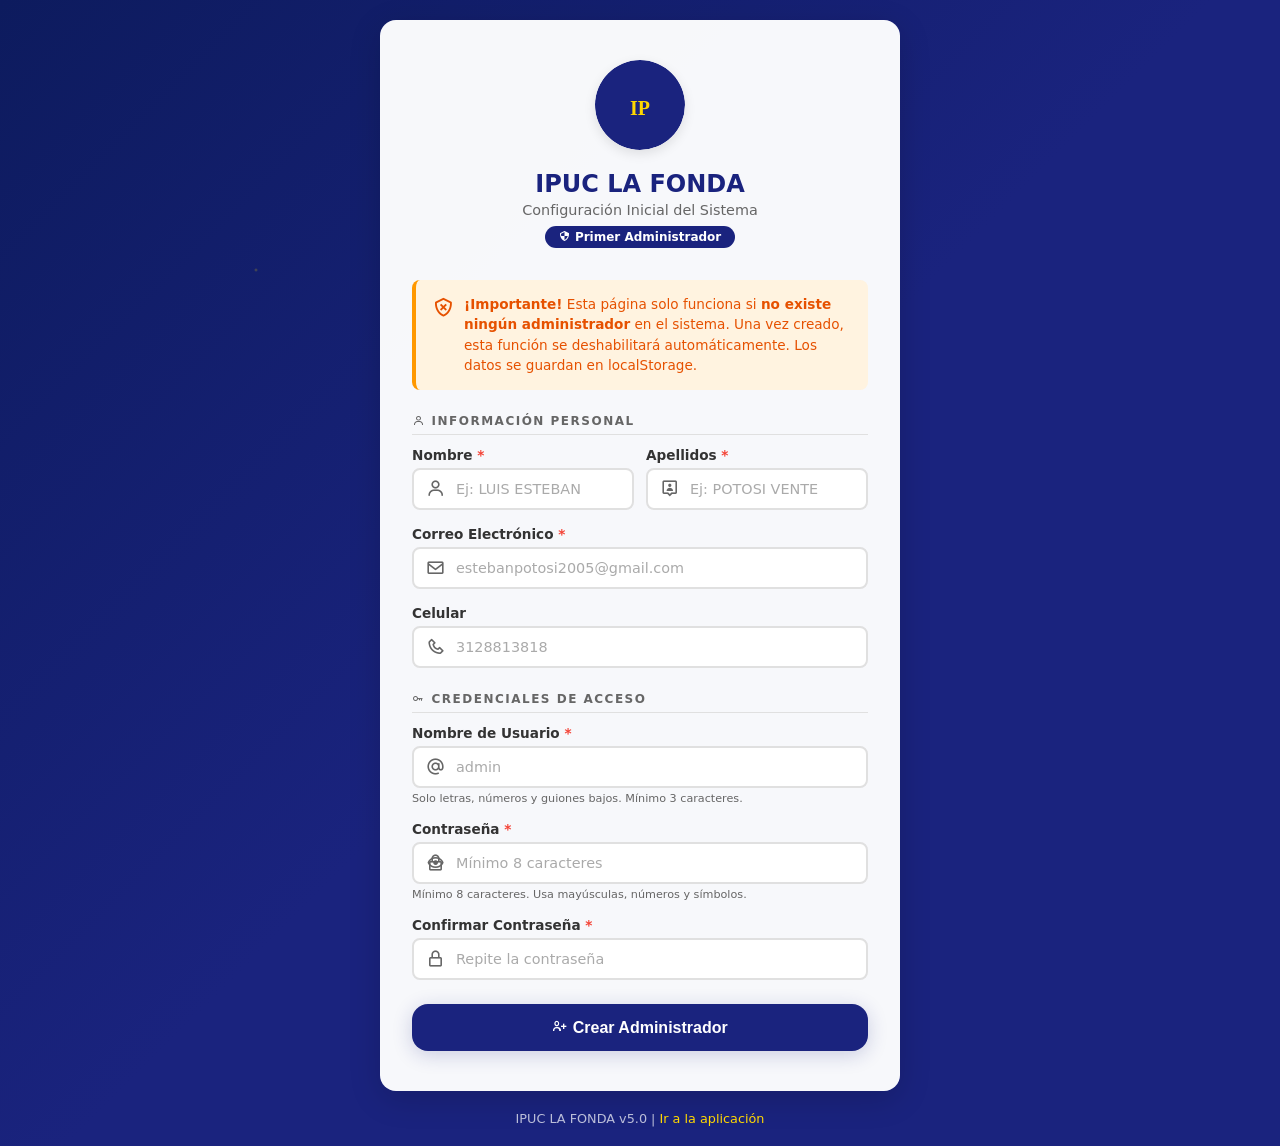
==== commit 94ca1fcf: "Enhance admin creation alert with localStorage info Added info message about data storage in localSt" ====
--- a/crear-admin.html
+++ b/crear-admin.html
@@ -69,6 +69,7 @@
         .resultado.show { display: block; }
         .resultado.success { background: #e8f5e9; border-left: 4px solid var(--exito); color: #2e7d32; }
         .resultado.error { background: #ffebee; border-left: 4px solid var(--error); color: #c62828; }
+        .resultado.info { background: #e3f2fd; border-left: 4px solid var(--info); color: #1565c0; }
         .resultado .credenciales-box { background: rgba(0,0,0,0.05); padding: 10px 14px; border-radius: 6px; margin-top: 10px; font-family: 'Courier New', monospace; font-size: 0.85rem; }
         @keyframes fadeIn { from{opacity:0;transform:translateY(-10px)} to{opacity:1;transform:translateY(0)} }
         .footer { text-align: center; margin-top: 20px; color: rgba(255,255,255,0.7); font-size: 0.8rem; }
@@ -92,7 +93,7 @@
                 <i class="bx bx-shield-x"></i>
                 <div>
                     <strong>¡Importante!</strong> Esta página solo funciona si <strong>no existe ningún administrador</strong> en el sistema. 
-                    Una vez creado, esta función se deshabilitará automáticamente.
+                    Una vez creado, esta función se deshabilitará automáticamente. Los datos se guardan en localStorage.
                 </div>
             </div>
 
@@ -153,10 +154,12 @@
         </div>
     </div>
 
+    <!-- Cargar database.js -->
     <script src="database.js"></script>
     <script>
         // ============================================
         // IPUC LA FONDA v5.0 - Crear Administrador
+        // Usa Database v5.0 (localStorage con hash seguro)
         // ============================================
         
         // Inicializar base de datos
@@ -176,7 +179,7 @@
             let html = `<strong>${titulo}</strong><p>${mensaje}</p>`;
             if (credenciales) {
                 html += `<div class="credenciales-box"><strong>🔑 Credenciales:</strong><br>Usuario: <strong>${credenciales.usuario}</strong><br>Contraseña: <strong>${credenciales.password}</strong></div>
-                         <p style="margin-top:8px;font-size:0.85rem;">⚠️ <strong>Guarda estas credenciales en un lugar seguro.</strong></p>`;
+                         <p style="margin-top:8px;font-size:0.85rem;">⚠️ <strong>Guarda estas credenciales en un lugar seguro.</strong> No podrás recuperarlas.</p>`;
             }
             div.innerHTML = html;
             div.scrollIntoView({ behavior: 'smooth', block: 'center' });
@@ -206,6 +209,13 @@
             if (datos.password.length < 8) return mostrarResultado('error', 'Error', 'Contraseña: mínimo 8 caracteres');
             if (datos.password !== datos.confirmar) return mostrarResultado('error', 'Error', 'Las contraseñas no coinciden');
 
+            // Verificar si ya existe un administrador
+            const admins = db.cargar('administradores');
+            if (admins?.administradores?.length > 0) {
+                return mostrarResultado('info', 'ℹ️ Ya existe un administrador', 
+                    'Ya hay un administrador configurado en este navegador. Usa el panel de administración para gestionar usuarios.');
+            }
+
             btn.classList.add('loading'); btn.disabled = true;
 
             // Crear admin usando Database v5.0
@@ -219,24 +229,35 @@
             });
 
             if (resultado.exito) {
-                console.log('✅ Admin creado con Database v5.0');
-                mostrarResultado('success', '✅ ¡Administrador creado!',
-                    'El administrador ha sido creado exitosamente. Ahora puedes iniciar sesión en la aplicación.',
+                console.log('✅ Administrador creado exitosamente con Database v5.0');
+                console.log('👤 Usuario:', datos.usuario);
+                
+                // Agregar notificación de bienvenida
+                db.addNotificacion({
+                    titulo: '🎉 Bienvenido Administrador',
+                    mensaje: `El sistema ha sido configurado exitosamente. Bienvenido, ${datos.nombre}.`,
+                    tipo: 'sistema'
+                });
+
+                mostrarResultado('success', '✅ ¡Administrador creado exitosamente!',
+                    'El administrador ha sido configurado correctamente. Ahora puedes iniciar sesión en la aplicación con tus credenciales.',
                     { usuario: datos.usuario, password: datos.password });
 
                 document.getElementById('password').value = '';
                 document.getElementById('confirmarPassword').value = '';
                 btn.innerHTML = '<span class="btn-text"><i class="bx bx-check"></i> Administrador Creado</span>';
                 btn.style.background = 'var(--exito)';
+                btn.disabled = true;
             } else {
                 console.error('Error:', resultado.error);
-                mostrarResultado('error', '❌ Error', resultado.error || 'No se pudo crear el administrador.');
+                mostrarResultado('error', '❌ Error', resultado.error || 'No se pudo crear el administrador. Intenta de nuevo.');
                 btn.classList.remove('loading'); btn.disabled = false;
             }
         });
 
         console.log('✅ IPUC LA FONDA v5.0 - Creador de Admin cargado');
         console.log('💾 Usando Database v5.0 (localStorage con hash seguro)');
+        console.log('📝 Completa el formulario y haz clic en "Crear Administrador"');
     </script>
 </body>
 </html>
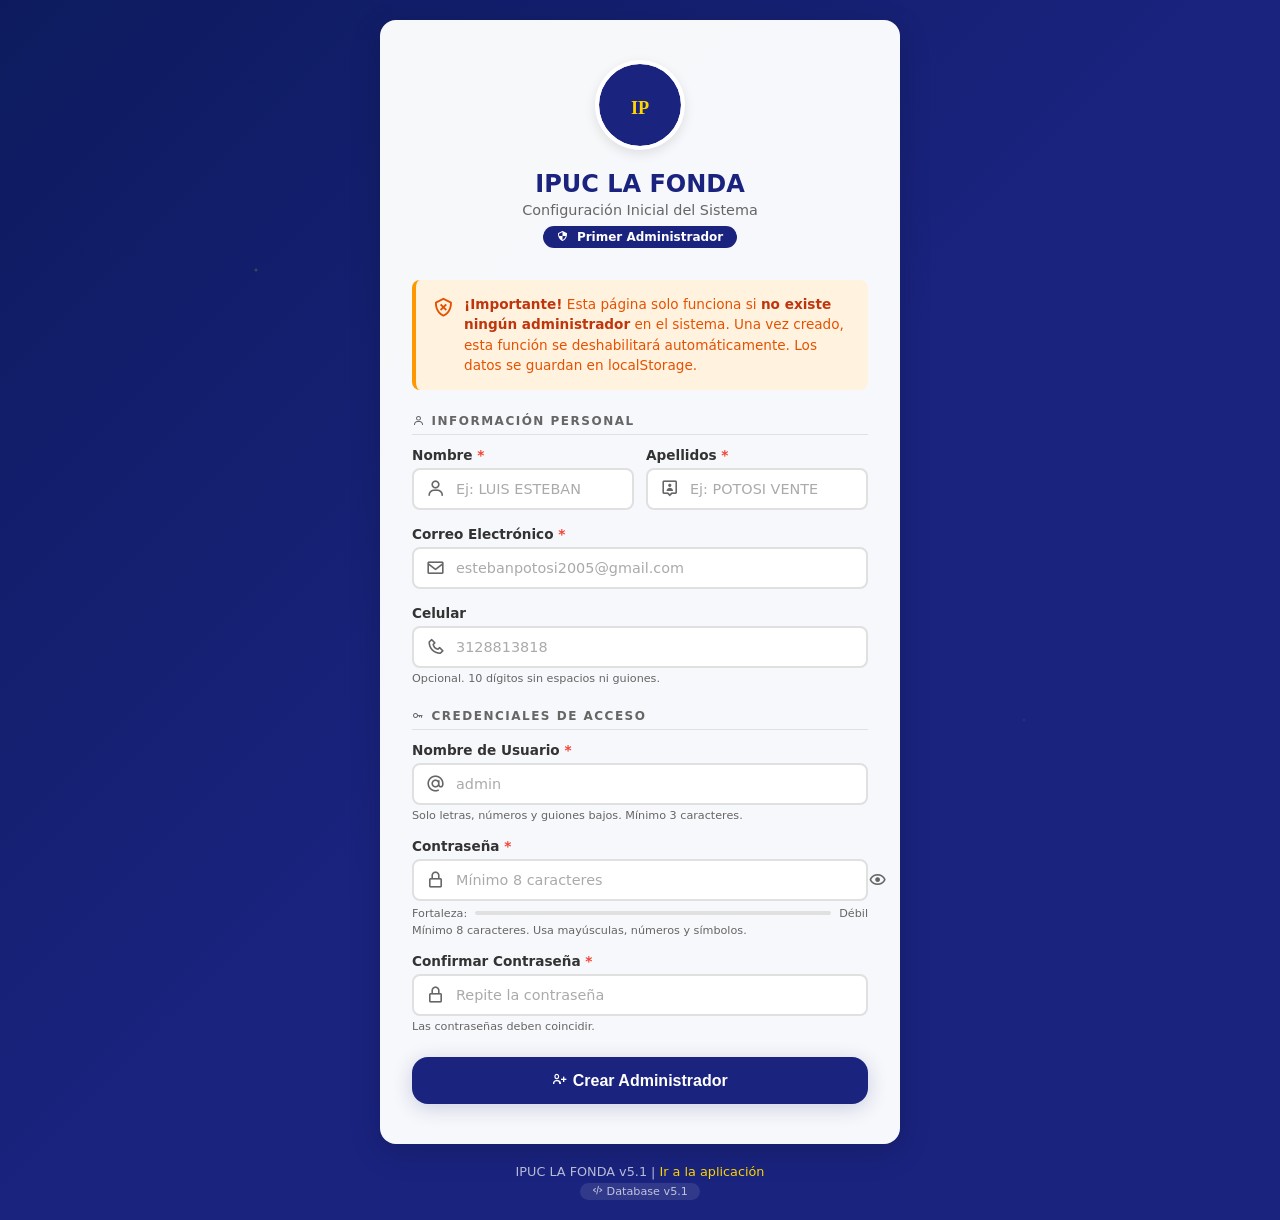
==== commit bfc2b492: "Update print statement from 'Hello' to 'Goodbye'" ====
--- a/crear-admin.html
+++ b/crear-admin.html
@@ -5,76 +5,478 @@
     <meta name="viewport" content="width=device-width, initial-scale=1.0">
     <meta http-equiv="X-UA-Compatible" content="IE=edge">
     <meta name="robots" content="noindex, nofollow">
-    <title>IPUC LA FONDA v5.0 - Crear Primer Administrador</title>
+    <meta name="theme-color" content="#1a237e">
+    <title>IPUC LA FONDA v5.1 - Crear Primer Administrador</title>
     <link rel="stylesheet" href="https://unpkg.com/boxicons@2.1.4/css/boxicons.min.css">
     <style>
         :root {
-            --azul-primario: #1a237e; --azul-hover: #3949ab; --blanco: #ffffff;
-            --dorado: #ffd700; --gris-claro: #f5f5f5; --gris-medio: #e0e0e0;
-            --gris-oscuro: #333333; --gris-texto: #666666;
-            --exito: #4caf50; --error: #f44336; --advertencia: #ff9800; --info: #2196f3;
-            --borde-radius: 16px; --borde-radius-sm: 8px;
+            --azul-primario: #1a237e;
+            --azul-hover: #3949ab;
+            --azul-claro: #e8eaf6;
+            --blanco: #ffffff;
+            --dorado: #ffd700;
+            --gris-claro: #f5f5f5;
+            --gris-medio: #e0e0e0;
+            --gris-oscuro: #333333;
+            --gris-texto: #666666;
+            --exito: #4caf50;
+            --error: #f44336;
+            --advertencia: #ff9800;
+            --info: #2196f3;
+            --borde-radius: 16px;
+            --borde-radius-sm: 8px;
             --sombra-fuerte: 0 8px 32px rgba(0,0,0,0.16);
             --font-family: 'Segoe UI', system-ui, -apple-system, sans-serif;
             --transition-fast: 0.15s ease;
         }
-        * { margin: 0; padding: 0; box-sizing: border-box; }
+        
+        * {
+            margin: 0;
+            padding: 0;
+            box-sizing: border-box;
+        }
+        
         body {
             font-family: var(--font-family);
             background: linear-gradient(135deg, #0d1b5e 0%, var(--azul-primario) 50%, #1a237e 100%);
-            min-height: 100vh; display: flex; align-items: center; justify-content: center;
-            padding: 20px; -webkit-font-smoothing: antialiased;
-        }
+            min-height: 100vh;
+            display: flex;
+            align-items: center;
+            justify-content: center;
+            padding: 20px;
+            -webkit-font-smoothing: antialiased;
+        }
+        
         .background-particles {
-            position: fixed; top: 0; left: 0; width: 100%; height: 100%;
-            pointer-events: none; z-index: 0;
-            background: radial-gradient(2px 2px at 20% 30%, rgba(255,215,0,0.3), transparent),
-                        radial-gradient(2px 2px at 40% 70%, rgba(255,215,0,0.2), transparent);
+            position: fixed;
+            top: 0;
+            left: 0;
+            width: 100%;
+            height: 100%;
+            pointer-events: none;
+            z-index: 0;
+            background: 
+                radial-gradient(2px 2px at 20% 30%, rgba(255,215,0,0.3), transparent),
+                radial-gradient(2px 2px at 40% 70%, rgba(255,215,0,0.2), transparent),
+                radial-gradient(2px 2px at 60% 20%, rgba(255,215,0,0.15), transparent),
+                radial-gradient(2px 2px at 80% 80%, rgba(255,215,0,0.1), transparent);
             animation: particlesFloat 8s ease-in-out infinite;
         }
-        @keyframes particlesFloat { 0%,100%{transform:translateY(0)} 50%{transform:translateY(-20px)} }
-        .container { position: relative; z-index: 1; width: 100%; max-width: 520px; }
+        
+        @keyframes particlesFloat {
+            0%, 100% { transform: translateY(0); }
+            50% { transform: translateY(-20px); }
+        }
+        
+        .container {
+            position: relative;
+            z-index: 1;
+            width: 100%;
+            max-width: 520px;
+        }
+        
         .card {
-            background: rgba(255,255,255,0.97); border-radius: var(--borde-radius);
-            padding: 40px 32px; box-shadow: var(--sombra-fuerte); animation: slideUp 0.5s ease;
-        }
-        @keyframes slideUp { from{transform:translateY(30px);opacity:0} to{transform:translateY(0);opacity:1} }
-        .header { text-align: center; margin-bottom: 32px; }
-        .logo-img { width: 90px; height: 90px; object-fit: contain; border-radius: 50%; margin: 0 auto 16px; box-shadow: 0 4px 12px rgba(0,0,0,0.1); }
-        .header h1 { font-size: 1.5rem; color: var(--azul-primario); font-weight: 800; margin-bottom: 4px; }
-        .header .subtitle { font-size: 0.9rem; color: var(--gris-texto); }
-        .header .badge { display: inline-block; background: var(--azul-primario); color: var(--blanco); padding: 4px 14px; border-radius: 20px; font-size: 0.75rem; font-weight: 600; margin-top: 8px; }
-        .alert { display: flex; align-items: flex-start; gap: 10px; padding: 14px 16px; border-radius: var(--borde-radius-sm); margin-bottom: 24px; font-size: 0.85rem; line-height: 1.5; background: #fff3e0; border-left: 4px solid var(--advertencia); color: #e65100; }
-        .alert i { font-size: 1.4rem; flex-shrink: 0; margin-top: 2px; }
-        .form-section { margin-bottom: 24px; }
-        .form-section-title { font-size: 0.75rem; text-transform: uppercase; letter-spacing: 1.5px; color: var(--gris-texto); font-weight: 700; margin-bottom: 12px; padding-bottom: 6px; border-bottom: 1px solid var(--gris-medio); display: flex; align-items: center; gap: 6px; }
-        .form-grid { display: grid; grid-template-columns: 1fr 1fr; gap: 12px; }
-        .form-group { margin-bottom: 16px; }
-        .form-group label { display: block; margin-bottom: 5px; font-weight: 600; font-size: 0.85rem; color: var(--gris-oscuro); }
-        .form-group label .required { color: var(--error); }
-        .input-wrapper { position: relative; }
-        .input-wrapper i { position: absolute; left: 14px; top: 50%; transform: translateY(-50%); color: var(--gris-texto); font-size: 1.2rem; z-index: 1; }
-        .form-input { width: 100%; padding: 11px 14px 11px 42px; border: 2px solid var(--gris-medio); border-radius: var(--borde-radius-sm); font-size: 0.9rem; font-family: var(--font-family); background: var(--blanco); color: var(--gris-oscuro); transition: all var(--transition-fast); }
-        .form-input:focus { outline: none; border-color: var(--azul-primario); box-shadow: 0 0 0 3px rgba(26,35,126,0.1); }
-        .form-input::placeholder { color: #aaa; }
-        .input-hint { font-size: 0.7rem; color: var(--gris-texto); margin-top: 4px; }
-        .btn-submit { width: 100%; padding: 14px 24px; background: var(--azul-primario); color: var(--blanco); border: none; border-radius: var(--borde-radius); font-size: 1rem; font-weight: 700; cursor: pointer; transition: all var(--transition-fast); display: flex; align-items: center; justify-content: center; gap: 8px; box-shadow: 0 4px 20px rgba(26,35,126,0.2); }
-        .btn-submit:hover { background: var(--azul-hover); transform: translateY(-2px); }
-        .btn-submit:disabled { background: var(--gris-medio); cursor: not-allowed; transform: none; box-shadow: none; }
-        .btn-submit .spinner { display: none; width: 18px; height: 18px; border: 2px solid rgba(255,255,255,0.3); border-top-color: var(--blanco); border-radius: 50%; animation: spin 0.6s linear infinite; }
-        .btn-submit.loading .spinner { display: inline-block; }
-        .btn-submit.loading .btn-text { display: none; }
-        @keyframes spin { 0%{transform:rotate(0deg)} 100%{transform:rotate(360deg)} }
-        .resultado { margin-top: 20px; padding: 16px; border-radius: var(--borde-radius-sm); font-size: 0.9rem; line-height: 1.6; display: none; animation: fadeIn 0.3s ease; }
-        .resultado.show { display: block; }
-        .resultado.success { background: #e8f5e9; border-left: 4px solid var(--exito); color: #2e7d32; }
-        .resultado.error { background: #ffebee; border-left: 4px solid var(--error); color: #c62828; }
-        .resultado.info { background: #e3f2fd; border-left: 4px solid var(--info); color: #1565c0; }
-        .resultado .credenciales-box { background: rgba(0,0,0,0.05); padding: 10px 14px; border-radius: 6px; margin-top: 10px; font-family: 'Courier New', monospace; font-size: 0.85rem; }
-        @keyframes fadeIn { from{opacity:0;transform:translateY(-10px)} to{opacity:1;transform:translateY(0)} }
-        .footer { text-align: center; margin-top: 20px; color: rgba(255,255,255,0.7); font-size: 0.8rem; }
-        .footer a { color: var(--dorado); text-decoration: none; font-weight: 500; }
-        @media (max-width: 600px) { .card { padding: 28px 20px; } .form-grid { grid-template-columns: 1fr; } .header h1 { font-size: 1.3rem; } .logo-img { width: 70px; height: 70px; } }
+            background: rgba(255,255,255,0.97);
+            border-radius: var(--borde-radius);
+            padding: 40px 32px;
+            box-shadow: var(--sombra-fuerte);
+            animation: slideUp 0.5s ease;
+            backdrop-filter: blur(10px);
+        }
+        
+        @keyframes slideUp {
+            from {
+                transform: translateY(30px);
+                opacity: 0;
+            }
+            to {
+                transform: translateY(0);
+                opacity: 1;
+            }
+        }
+        
+        .header {
+            text-align: center;
+            margin-bottom: 32px;
+        }
+        
+        .logo-img {
+            width: 90px;
+            height: 90px;
+            object-fit: contain;
+            border-radius: 50%;
+            margin: 0 auto 16px;
+            box-shadow: 0 4px 12px rgba(0,0,0,0.1);
+            background: var(--blanco);
+            padding: 4px;
+        }
+        
+        .header h1 {
+            font-size: 1.5rem;
+            color: var(--azul-primario);
+            font-weight: 800;
+            margin-bottom: 4px;
+        }
+        
+        .header .subtitle {
+            font-size: 0.9rem;
+            color: var(--gris-texto);
+        }
+        
+        .header .badge {
+            display: inline-block;
+            background: var(--azul-primario);
+            color: var(--blanco);
+            padding: 4px 14px;
+            border-radius: 20px;
+            font-size: 0.75rem;
+            font-weight: 600;
+            margin-top: 8px;
+        }
+        
+        .badge i {
+            margin-right: 4px;
+        }
+        
+        .alert {
+            display: flex;
+            align-items: flex-start;
+            gap: 10px;
+            padding: 14px 16px;
+            border-radius: var(--borde-radius-sm);
+            margin-bottom: 24px;
+            font-size: 0.85rem;
+            line-height: 1.5;
+            background: #fff3e0;
+            border-left: 4px solid var(--advertencia);
+            color: #e65100;
+        }
+        
+        .alert i {
+            font-size: 1.4rem;
+            flex-shrink: 0;
+            margin-top: 2px;
+        }
+        
+        .alert strong {
+            color: #bf360c;
+        }
+        
+        .form-section {
+            margin-bottom: 24px;
+        }
+        
+        .form-section-title {
+            font-size: 0.75rem;
+            text-transform: uppercase;
+            letter-spacing: 1.5px;
+            color: var(--gris-texto);
+            font-weight: 700;
+            margin-bottom: 12px;
+            padding-bottom: 6px;
+            border-bottom: 1px solid var(--gris-medio);
+            display: flex;
+            align-items: center;
+            gap: 6px;
+        }
+        
+        .form-grid {
+            display: grid;
+            grid-template-columns: 1fr 1fr;
+            gap: 12px;
+        }
+        
+        .form-group {
+            margin-bottom: 16px;
+        }
+        
+        .form-group label {
+            display: block;
+            margin-bottom: 5px;
+            font-weight: 600;
+            font-size: 0.85rem;
+            color: var(--gris-oscuro);
+        }
+        
+        .form-group label .required {
+            color: var(--error);
+        }
+        
+        .input-wrapper {
+            position: relative;
+        }
+        
+        .input-wrapper i {
+            position: absolute;
+            left: 14px;
+            top: 50%;
+            transform: translateY(-50%);
+            color: var(--gris-texto);
+            font-size: 1.2rem;
+            z-index: 1;
+        }
+        
+        .input-wrapper .toggle-password {
+            position: absolute;
+            right: 14px;
+            top: 50%;
+            transform: translateY(-50%);
+            cursor: pointer;
+            color: var(--gris-texto);
+            z-index: 1;
+            background: none;
+            border: none;
+            font-size: 1.2rem;
+            padding: 0;
+            transition: color var(--transition-fast);
+        }
+        
+        .input-wrapper .toggle-password:hover {
+            color: var(--azul-primario);
+        }
+        
+        .form-input {
+            width: 100%;
+            padding: 11px 14px 11px 42px;
+            border: 2px solid var(--gris-medio);
+            border-radius: var(--borde-radius-sm);
+            font-size: 0.9rem;
+            font-family: var(--font-family);
+            background: var(--blanco);
+            color: var(--gris-oscuro);
+            transition: all var(--transition-fast);
+        }
+        
+        .form-input:focus {
+            outline: none;
+            border-color: var(--azul-primario);
+            box-shadow: 0 0 0 3px rgba(26, 35, 126, 0.1);
+        }
+        
+        .form-input:disabled {
+            background: var(--gris-claro);
+            cursor: not-allowed;
+        }
+        
+        .form-input.success {
+            border-color: var(--exito);
+        }
+        
+        .form-input.error {
+            border-color: var(--error);
+        }
+        
+        .form-input::placeholder {
+            color: #aaa;
+        }
+        
+        .input-hint {
+            font-size: 0.7rem;
+            color: var(--gris-texto);
+            margin-top: 4px;
+        }
+        
+        .password-strength {
+            margin-top: 6px;
+            display: flex;
+            align-items: center;
+            gap: 8px;
+        }
+        
+        .strength-bar {
+            flex: 1;
+            height: 4px;
+            background: var(--gris-medio);
+            border-radius: 2px;
+            overflow: hidden;
+            transition: all var(--transition-fast);
+        }
+        
+        .strength-bar .fill {
+            height: 100%;
+            width: 0%;
+            transition: all 0.3s ease;
+            border-radius: 2px;
+        }
+        
+        .strength-text {
+            font-size: 0.7rem;
+            color: var(--gris-texto);
+            white-space: nowrap;
+        }
+        
+        .btn-submit {
+            width: 100%;
+            padding: 14px 24px;
+            background: var(--azul-primario);
+            color: var(--blanco);
+            border: none;
+            border-radius: var(--borde-radius);
+            font-size: 1rem;
+            font-weight: 700;
+            cursor: pointer;
+            transition: all var(--transition-fast);
+            display: flex;
+            align-items: center;
+            justify-content: center;
+            gap: 8px;
+            box-shadow: 0 4px 20px rgba(26, 35, 126, 0.2);
+        }
+        
+        .btn-submit:hover:not(:disabled) {
+            background: var(--azul-hover);
+            transform: translateY(-2px);
+            box-shadow: 0 6px 28px rgba(26, 35, 126, 0.3);
+        }
+        
+        .btn-submit:disabled {
+            background: var(--gris-medio);
+            cursor: not-allowed;
+            transform: none;
+            box-shadow: none;
+        }
+        
+        .btn-submit .spinner {
+            display: none;
+            width: 18px;
+            height: 18px;
+            border: 2px solid rgba(255, 255, 255, 0.3);
+            border-top-color: var(--blanco);
+            border-radius: 50%;
+            animation: spin 0.6s linear infinite;
+        }
+        
+        .btn-submit.loading .spinner {
+            display: inline-block;
+        }
+        
+        .btn-submit.loading .btn-text {
+            display: none;
+        }
+        
+        @keyframes spin {
+            0% { transform: rotate(0deg); }
+            100% { transform: rotate(360deg); }
+        }
+        
+        .resultado {
+            margin-top: 20px;
+            padding: 16px;
+            border-radius: var(--borde-radius-sm);
+            font-size: 0.9rem;
+            line-height: 1.6;
+            display: none;
+            animation: fadeIn 0.3s ease;
+        }
+        
+        .resultado.show {
+            display: block;
+        }
+        
+        .resultado.success {
+            background: #e8f5e9;
+            border-left: 4px solid var(--exito);
+            color: #2e7d32;
+        }
+        
+        .resultado.error {
+            background: #ffebee;
+            border-left: 4px solid var(--error);
+            color: #c62828;
+        }
+        
+        .resultado.info {
+            background: #e3f2fd;
+            border-left: 4px solid var(--info);
+            color: #1565c0;
+        }
+        
+        .resultado.warning {
+            background: #fff3e0;
+            border-left: 4px solid var(--advertencia);
+            color: #e65100;
+        }
+        
+        .resultado .credenciales-box {
+            background: rgba(0, 0, 0, 0.05);
+            padding: 10px 14px;
+            border-radius: 6px;
+            margin-top: 10px;
+            font-family: 'Courier New', monospace;
+            font-size: 0.85rem;
+        }
+        
+        .resultado .credenciales-box strong {
+            color: var(--azul-primario);
+        }
+        
+        @keyframes fadeIn {
+            from {
+                opacity: 0;
+                transform: translateY(-10px);
+            }
+            to {
+                opacity: 1;
+                transform: translateY(0);
+            }
+        }
+        
+        .footer {
+            text-align: center;
+            margin-top: 20px;
+            color: rgba(255, 255, 255, 0.7);
+            font-size: 0.8rem;
+        }
+        
+        .footer a {
+            color: var(--dorado);
+            text-decoration: none;
+            font-weight: 500;
+            transition: color var(--transition-fast);
+        }
+        
+        .footer a:hover {
+            color: #ffe44d;
+            text-decoration: underline;
+        }
+        
+        .footer .version {
+            display: inline-block;
+            background: rgba(255, 255, 255, 0.1);
+            padding: 2px 12px;
+            border-radius: 12px;
+            margin-top: 4px;
+            font-size: 0.7rem;
+        }
+        
+        @media (max-width: 600px) {
+            .card {
+                padding: 28px 20px;
+            }
+            .form-grid {
+                grid-template-columns: 1fr;
+            }
+            .header h1 {
+                font-size: 1.3rem;
+            }
+            .logo-img {
+                width: 70px;
+                height: 70px;
+            }
+        }
+        
+        @media (max-width: 400px) {
+            .card {
+                padding: 20px 16px;
+            }
+            .header h1 {
+                font-size: 1.1rem;
+            }
+            .form-input {
+                font-size: 0.8rem;
+                padding: 9px 12px 9px 36px;
+            }
+        }
     </style>
 </head>
 <body>
@@ -97,26 +499,43 @@
                 </div>
             </div>
 
-            <form id="formAdmin" autocomplete="off">
+            <form id="formAdmin" autocomplete="off" novalidate>
                 <div class="form-section">
                     <div class="form-section-title"><i class="bx bx-user"></i> Información Personal</div>
                     <div class="form-grid">
                         <div class="form-group">
                             <label for="nombre">Nombre <span class="required">*</span></label>
-                            <div class="input-wrapper"><i class="bx bx-user"></i><input type="text" class="form-input" id="nombre" name="nombre" placeholder="Ej: LUIS ESTEBAN" required autocomplete="off"></div>
+                            <div class="input-wrapper">
+                                <i class="bx bx-user"></i>
+                                <input type="text" class="form-input" id="nombre" name="nombre" 
+                                       placeholder="Ej: LUIS ESTEBAN" required autocomplete="off" minlength="2" maxlength="50">
+                            </div>
                         </div>
                         <div class="form-group">
                             <label for="apellidos">Apellidos <span class="required">*</span></label>
-                            <div class="input-wrapper"><i class="bx bx-user-pin"></i><input type="text" class="form-input" id="apellidos" name="apellidos" placeholder="Ej: POTOSI VENTE" required autocomplete="off"></div>
+                            <div class="input-wrapper">
+                                <i class="bx bx-user-pin"></i>
+                                <input type="text" class="form-input" id="apellidos" name="apellidos" 
+                                       placeholder="Ej: POTOSI VENTE" required autocomplete="off" minlength="2" maxlength="50">
+                            </div>
                         </div>
                     </div>
                     <div class="form-group">
                         <label for="correo">Correo Electrónico <span class="required">*</span></label>
-                        <div class="input-wrapper"><i class="bx bx-envelope"></i><input type="email" class="form-input" id="correo" name="correo" placeholder="estebanpotosi2005@gmail.com" required autocomplete="off"></div>
+                        <div class="input-wrapper">
+                            <i class="bx bx-envelope"></i>
+                            <input type="email" class="form-input" id="correo" name="correo" 
+                                   placeholder="estebanpotosi2005@gmail.com" required autocomplete="off">
+                        </div>
                     </div>
                     <div class="form-group">
                         <label for="celular">Celular</label>
-                        <div class="input-wrapper"><i class="bx bx-phone"></i><input type="tel" class="form-input" id="celular" name="celular" placeholder="3128813818" autocomplete="off"></div>
+                        <div class="input-wrapper">
+                            <i class="bx bx-phone"></i>
+                            <input type="tel" class="form-input" id="celular" name="celular" 
+                                   placeholder="3128813818" autocomplete="off" pattern="[0-9]{10}">
+                        </div>
+                        <p class="input-hint">Opcional. 10 dígitos sin espacios ni guiones.</p>
                     </div>
                 </div>
 
@@ -124,21 +543,43 @@
                     <div class="form-section-title"><i class="bx bx-key"></i> Credenciales de Acceso</div>
                     <div class="form-group">
                         <label for="usuario">Nombre de Usuario <span class="required">*</span></label>
-                        <div class="input-wrapper"><i class="bx bx-at"></i><input type="text" class="form-input" id="usuario" name="usuario" placeholder="admin" required autocomplete="off" pattern="[a-zA-Z0-9_]{3,20}"></div>
+                        <div class="input-wrapper">
+                            <i class="bx bx-at"></i>
+                            <input type="text" class="form-input" id="usuario" name="usuario" 
+                                   placeholder="admin" required autocomplete="off" 
+                                   pattern="[a-zA-Z0-9_]{3,20}" minlength="3" maxlength="20">
+                        </div>
                         <p class="input-hint">Solo letras, números y guiones bajos. Mínimo 3 caracteres.</p>
                     </div>
                     <div class="form-group">
                         <label for="password">Contraseña <span class="required">*</span></label>
                         <div class="input-wrapper">
                             <i class="bx bx-lock-alt"></i>
-                            <input type="password" class="form-input" id="password" name="password" placeholder="Mínimo 8 caracteres" required minlength="8" autocomplete="new-password">
-                            <i class="bx bx-show" id="togglePassword" style="position:absolute;right:14px;top:50%;transform:translateY(-50%);cursor:pointer;color:var(--gris-texto);z-index:1;" onclick="togglePasswordVisibility()"></i>
+                            <input type="password" class="form-input" id="password" name="password" 
+                                   placeholder="Mínimo 8 caracteres" required minlength="8" maxlength="100" 
+                                   autocomplete="new-password">
+                            <button type="button" class="toggle-password" id="togglePassword" aria-label="Mostrar/Ocultar contraseña">
+                                <i class="bx bx-show"></i>
+                            </button>
+                        </div>
+                        <div class="password-strength">
+                            <span class="strength-text">Fortaleza:</span>
+                            <div class="strength-bar">
+                                <div class="fill" id="strengthFill"></div>
+                            </div>
+                            <span class="strength-text" id="strengthText">Débil</span>
                         </div>
                         <p class="input-hint">Mínimo 8 caracteres. Usa mayúsculas, números y símbolos.</p>
                     </div>
                     <div class="form-group">
                         <label for="confirmarPassword">Confirmar Contraseña <span class="required">*</span></label>
-                        <div class="input-wrapper"><i class="bx bx-lock-alt"></i><input type="password" class="form-input" id="confirmarPassword" name="confirmarPassword" placeholder="Repite la contraseña" required minlength="8" autocomplete="new-password"></div>
+                        <div class="input-wrapper">
+                            <i class="bx bx-lock-alt"></i>
+                            <input type="password" class="form-input" id="confirmarPassword" name="confirmarPassword" 
+                                   placeholder="Repite la contraseña" required minlength="8" maxlength="100" 
+                                   autocomplete="new-password">
+                        </div>
+                        <p class="input-hint" id="passwordMatchHint">Las contraseñas deben coincidir.</p>
                     </div>
                 </div>
 
@@ -150,7 +591,8 @@
             <div class="resultado" id="resultado"></div>
         </div>
         <div class="footer">
-            <p>IPUC LA FONDA v5.0 | <a href="https://ipuclafonda.netlify.app" target="_blank">Ir a la aplicación</a></p>
+            <p>IPUC LA FONDA v5.1 | <a href="https://ipuclafonda.netlify.app" target="_blank">Ir a la aplicación</a></p>
+            <span class="version"><i class="bx bx-code-alt"></i> Database v5.1</span>
         </div>
     </div>
 
@@ -158,19 +600,59 @@
     <script src="database.js"></script>
     <script>
         // ============================================
-        // IPUC LA FONDA v5.0 - Crear Administrador
-        // Usa Database v5.0 (localStorage con hash seguro)
-        // ============================================
-        
+        // IPUC LA FONDA v5.1 - Crear Administrador
+        // Usa Database v5.1 (localStorage con hash seguro)
+        // ============================================
+        
+        'use strict';
+
         // Inicializar base de datos
         const db = new Database();
         db.inicializarDatos();
 
+        // ============================================
+        // FUNCIONES DE UTILIDAD
+        // ============================================
         function togglePasswordVisibility() {
             const input = document.getElementById('password');
-            const icon = document.getElementById('togglePassword');
-            if (input.type === 'password') { input.type = 'text'; icon.className = 'bx bx-hide'; }
-            else { input.type = 'password'; icon.className = 'bx bx-show'; }
+            const icon = document.getElementById('togglePassword').querySelector('i');
+            if (input.type === 'password') {
+                input.type = 'text';
+                icon.className = 'bx bx-hide';
+            } else {
+                input.type = 'password';
+                icon.className = 'bx bx-show';
+            }
+        }
+
+        function calcularFortalezaPassword(password) {
+            let fuerza = 0;
+            if (password.length >= 8) fuerza++;
+            if (password.length >= 12) fuerza++;
+            if (/[A-Z]/.test(password)) fuerza++;
+            if (/[a-z]/.test(password)) fuerza++;
+            if (/[0-9]/.test(password)) fuerza++;
+            if (/[^A-Za-z0-9]/.test(password)) fuerza++;
+            
+            const niveles = [
+                { min: 0, texto: 'Débil', color: '#f44336' },
+                { min: 2, texto: 'Baja', color: '#ff9800' },
+                { min: 3, texto: 'Media', color: '#ffeb3b' },
+                { min: 5, texto: 'Buena', color: '#4caf50' },
+                { min: 6, texto: 'Fuerte', color: '#2196f3' }
+            ];
+            
+            let nivel = niveles[0];
+            for (const n of niveles) {
+                if (fuerza >= n.min) nivel = n;
+            }
+            
+            return {
+                fuerza,
+                texto: nivel.texto,
+                color: nivel.color,
+                porcentaje: Math.min((fuerza / 6) * 100, 100)
+            };
         }
 
         function mostrarResultado(tipo, titulo, mensaje, credenciales) {
@@ -178,19 +660,98 @@
             div.className = `resultado show ${tipo}`;
             let html = `<strong>${titulo}</strong><p>${mensaje}</p>`;
             if (credenciales) {
-                html += `<div class="credenciales-box"><strong>🔑 Credenciales:</strong><br>Usuario: <strong>${credenciales.usuario}</strong><br>Contraseña: <strong>${credenciales.password}</strong></div>
-                         <p style="margin-top:8px;font-size:0.85rem;">⚠️ <strong>Guarda estas credenciales en un lugar seguro.</strong> No podrás recuperarlas.</p>`;
+                html += `<div class="credenciales-box">
+                            <strong>🔑 Credenciales:</strong><br>
+                            Usuario: <strong>${credenciales.usuario}</strong><br>
+                            Contraseña: <strong>${credenciales.password}</strong>
+                        </div>
+                        <p style="margin-top:8px;font-size:0.85rem;">
+                            ⚠️ <strong>Guarda estas credenciales en un lugar seguro.</strong> 
+                            No podrás recuperarlas si las olvidas.
+                        </p>`;
             }
             div.innerHTML = html;
             div.scrollIntoView({ behavior: 'smooth', block: 'center' });
-        }
-
+            
+            // Limpiar formulario si es exitoso
+            if (tipo === 'success') {
+                document.getElementById('formAdmin').reset();
+                document.getElementById('password').value = '';
+                document.getElementById('confirmarPassword').value = '';
+                actualizarIndicadorFortaleza('');
+                document.getElementById('passwordMatchHint').textContent = 'Las contraseñas deben coincidir.';
+                document.getElementById('passwordMatchHint').style.color = 'var(--gris-texto)';
+            }
+        }
+
+        // ============================================
+        // INDICADOR DE FORTALEZA DE CONTRASEÑA
+        // ============================================
+        function actualizarIndicadorFortaleza(password) {
+            const fill = document.getElementById('strengthFill');
+            const text = document.getElementById('strengthText');
+            
+            if (!password) {
+                fill.style.width = '0%';
+                fill.style.background = 'var(--gris-medio)';
+                text.textContent = 'Débil';
+                text.style.color = 'var(--gris-texto)';
+                return;
+            }
+            
+            const resultado = calcularFortalezaPassword(password);
+            fill.style.width = resultado.porcentaje + '%';
+            fill.style.background = resultado.color;
+            text.textContent = resultado.texto;
+            text.style.color = resultado.color;
+        }
+
+        // ============================================
+        // VALIDACIÓN DE CONTRASEÑAS EN TIEMPO REAL
+        // ============================================
+        function validarContraseñas() {
+            const password = document.getElementById('password').value;
+            const confirmar = document.getElementById('confirmarPassword').value;
+            const hint = document.getElementById('passwordMatchHint');
+            
+            if (confirmar.length === 0) {
+                hint.textContent = 'Las contraseñas deben coincidir.';
+                hint.style.color = 'var(--gris-texto)';
+                return;
+            }
+            
+            if (password === confirmar) {
+                hint.textContent = '✅ Las contraseñas coinciden';
+                hint.style.color = 'var(--exito)';
+            } else {
+                hint.textContent = '❌ Las contraseñas no coinciden';
+                hint.style.color = 'var(--error)';
+            }
+        }
+
+        // ============================================
+        // EVENT LISTENERS
+        // ============================================
+        document.getElementById('togglePassword').addEventListener('click', togglePasswordVisibility);
+        
+        document.getElementById('password').addEventListener('input', function() {
+            actualizarIndicadorFortaleza(this.value);
+            validarContraseñas();
+        });
+        
+        document.getElementById('confirmarPassword').addEventListener('input', validarContraseñas);
+
+        // ============================================
+        // ENVÍO DEL FORMULARIO
+        // ============================================
         document.getElementById('formAdmin').addEventListener('submit', function(e) {
             e.preventDefault();
             const btn = document.getElementById('btnSubmit');
             const div = document.getElementById('resultado');
-            div.className = 'resultado'; div.innerHTML = '';
-
+            div.className = 'resultado';
+            div.innerHTML = '';
+
+            // Obtener datos
             const datos = {
                 nombre: document.getElementById('nombre').value.trim(),
                 apellidos: document.getElementById('apellidos').value.trim(),
@@ -201,63 +762,152 @@
                 confirmar: document.getElementById('confirmarPassword').value
             };
 
-            // Validaciones
-            if (!datos.nombre || datos.nombre.length < 2) return mostrarResultado('error', 'Error', 'Nombre debe tener al menos 2 caracteres');
-            if (!datos.apellidos || datos.apellidos.length < 2) return mostrarResultado('error', 'Error', 'Apellidos debe tener al menos 2 caracteres');
-            if (!datos.correo.includes('@') || !datos.correo.includes('.')) return mostrarResultado('error', 'Error', 'Ingresa un correo válido');
-            if (!/^[a-zA-Z0-9_]{3,20}$/.test(datos.usuario)) return mostrarResultado('error', 'Error', 'Usuario: solo letras, números y guiones (3-20 caracteres)');
-            if (datos.password.length < 8) return mostrarResultado('error', 'Error', 'Contraseña: mínimo 8 caracteres');
-            if (datos.password !== datos.confirmar) return mostrarResultado('error', 'Error', 'Las contraseñas no coinciden');
-
-            // Verificar si ya existe un administrador
-            const admins = db.cargar('administradores');
-            if (admins?.administradores?.length > 0) {
-                return mostrarResultado('info', 'ℹ️ Ya existe un administrador', 
-                    'Ya hay un administrador configurado en este navegador. Usa el panel de administración para gestionar usuarios.');
-            }
-
-            btn.classList.add('loading'); btn.disabled = true;
-
-            // Crear admin usando Database v5.0
-            const resultado = db.crearPrimerAdministrador({
-                nombre: datos.nombre,
-                apellidos: datos.apellidos,
-                correo: datos.correo,
-                celular: datos.celular,
-                usuario: datos.usuario,
-                password: datos.password
-            });
-
-            if (resultado.exito) {
-                console.log('✅ Administrador creado exitosamente con Database v5.0');
-                console.log('👤 Usuario:', datos.usuario);
-                
-                // Agregar notificación de bienvenida
-                db.addNotificacion({
-                    titulo: '🎉 Bienvenido Administrador',
-                    mensaje: `El sistema ha sido configurado exitosamente. Bienvenido, ${datos.nombre}.`,
-                    tipo: 'sistema'
+            // ============================================
+            // VALIDACIONES AVANZADAS
+            // ============================================
+            if (!datos.nombre || datos.nombre.length < 2) {
+                return mostrarResultado('error', 'Error', 
+                    'Nombre debe tener al menos 2 caracteres.');
+            }
+
+            if (!datos.apellidos || datos.apellidos.length < 2) {
+                return mostrarResultado('error', 'Error', 
+                    'Apellidos debe tener al menos 2 caracteres.');
+            }
+
+            if (!datos.correo || !datos.correo.includes('@') || !datos.correo.includes('.')) {
+                return mostrarResultado('error', 'Error', 
+                    'Ingresa un correo electrónico válido.');
+            }
+
+            if (!datos.usuario || !/^[a-zA-Z0-9_]{3,20}$/.test(datos.usuario)) {
+                return mostrarResultado('error', 'Error', 
+                    'Usuario: solo letras, números y guiones bajos (3-20 caracteres).');
+            }
+
+            if (!datos.password || datos.password.length < 8) {
+                return mostrarResultado('error', 'Error', 
+                    'Contraseña: mínimo 8 caracteres.');
+            }
+
+            // Verificar fortaleza de contraseña
+            const fortaleza = calcularFortalezaPassword(datos.password);
+            if (fortaleza.fuerza < 3) {
+                return mostrarResultado('warning', '⚠️ Contraseña débil', 
+                    'La contraseña es muy débil. Usa mayúsculas, minúsculas, números y símbolos.');
+            }
+
+            if (datos.password !== datos.confirmar) {
+                return mostrarResultado('error', 'Error', 
+                    'Las contraseñas no coinciden.');
+            }
+
+            // ============================================
+            // VERIFICAR SI YA EXISTE ADMIN
+            // ============================================
+            try {
+                const admins = db.cargar('administradores');
+                if (admins?.administradores?.length > 0) {
+                    return mostrarResultado('info', 'ℹ️ Ya existe un administrador', 
+                        'Ya hay un administrador configurado en este navegador. ' +
+                        'Usa el panel de administración para gestionar usuarios.');
+                }
+            } catch (error) {
+                console.error('Error verificando administradores:', error);
+                return mostrarResultado('error', 'Error', 
+                    'Error al verificar administradores existentes. ' + error.message);
+            }
+
+            // ============================================
+            // CREAR ADMINISTRADOR
+            // ============================================
+            btn.classList.add('loading');
+            btn.disabled = true;
+
+            try {
+                const resultado = db.crearPrimerAdministrador({
+                    nombre: datos.nombre,
+                    apellidos: datos.apellidos,
+                    correo: datos.correo,
+                    celular: datos.celular,
+                    usuario: datos.usuario,
+                    password: datos.password
                 });
 
-                mostrarResultado('success', '✅ ¡Administrador creado exitosamente!',
-                    'El administrador ha sido configurado correctamente. Ahora puedes iniciar sesión en la aplicación con tus credenciales.',
-                    { usuario: datos.usuario, password: datos.password });
-
-                document.getElementById('password').value = '';
-                document.getElementById('confirmarPassword').value = '';
-                btn.innerHTML = '<span class="btn-text"><i class="bx bx-check"></i> Administrador Creado</span>';
-                btn.style.background = 'var(--exito)';
-                btn.disabled = true;
-            } else {
-                console.error('Error:', resultado.error);
-                mostrarResultado('error', '❌ Error', resultado.error || 'No se pudo crear el administrador. Intenta de nuevo.');
-                btn.classList.remove('loading'); btn.disabled = false;
+                if (resultado.exito) {
+                    console.log('✅ Administrador creado exitosamente con Database v5.1');
+                    console.log('👤 Usuario:', datos.usuario);
+                    
+                    // Agregar notificación de bienvenida
+                    try {
+                        db.addNotificacion({
+                            titulo: '🎉 Bienvenido Administrador',
+                            mensaje: `El sistema ha sido configurado exitosamente. Bienvenido, ${datos.nombre}.`,
+                            tipo: 'sistema'
+                        });
+                    } catch (e) {
+                        console.warn('No se pudo crear notificación:', e);
+                    }
+
+                    mostrarResultado('success', '✅ ¡Administrador creado exitosamente!',
+                        'El administrador ha sido configurado correctamente. ' +
+                        'Ahora puedes iniciar sesión en la aplicación con tus credenciales.',
+                        { usuario: datos.usuario, password: datos.password });
+
+                    btn.innerHTML = '<span class="btn-text"><i class="bx bx-check"></i> Administrador Creado</span>';
+                    btn.style.background = 'var(--exito)';
+                    btn.disabled = true;
+
+                } else {
+                    console.error('Error:', resultado.error);
+                    mostrarResultado('error', '❌ Error', 
+                        resultado.error || 'No se pudo crear el administrador. Intenta de nuevo.');
+                    btn.classList.remove('loading');
+                    btn.disabled = false;
+                }
+            } catch (error) {
+                console.error('Error inesperado:', error);
+                mostrarResultado('error', '❌ Error inesperado', 
+                    'Ocurrió un error al crear el administrador. ' + error.message);
+                btn.classList.remove('loading');
+                btn.disabled = false;
             }
         });
 
-        console.log('✅ IPUC LA FONDA v5.0 - Creador de Admin cargado');
-        console.log('💾 Usando Database v5.0 (localStorage con hash seguro)');
+        // ============================================
+        // VERIFICACIÓN INICIAL
+        // ============================================
+        function verificarExistenciaAdmin() {
+            try {
+                const admins = db.cargar('administradores');
+                if (admins?.administradores?.length > 0) {
+                    const div = document.getElementById('resultado');
+                    div.className = 'resultado show info';
+                    div.innerHTML = `
+                        <strong>ℹ️ Administrador ya existe</strong>
+                        <p>Ya hay un administrador configurado en este navegador. 
+                        Puedes iniciar sesión con tus credenciales en la aplicación.</p>
+                        <p style="margin-top:8px;">
+                            <a href="/" style="color:var(--azul-primario);font-weight:600;text-decoration:none;">
+                                <i class="bx bx-log-in"></i> Ir a la aplicación
+                            </a>
+                        </p>
+                    `;
+                    document.getElementById('formAdmin').style.display = 'none';
+                    document.querySelector('.alert').style.display = 'none';
+                }
+            } catch (error) {
+                console.warn('Error verificando administradores:', error);
+            }
+        }
+
+        // Ejecutar verificación inicial
+        verificarExistenciaAdmin();
+
+        console.log('✅ IPUC LA FONDA v5.1 - Creador de Admin cargado');
+        console.log('💾 Usando Database v5.1 (localStorage con hash seguro)');
         console.log('📝 Completa el formulario y haz clic en "Crear Administrador"');
+        console.log('🔒 Sistema de fortaleza de contraseña integrado');
     </script>
 </body>
 </html>
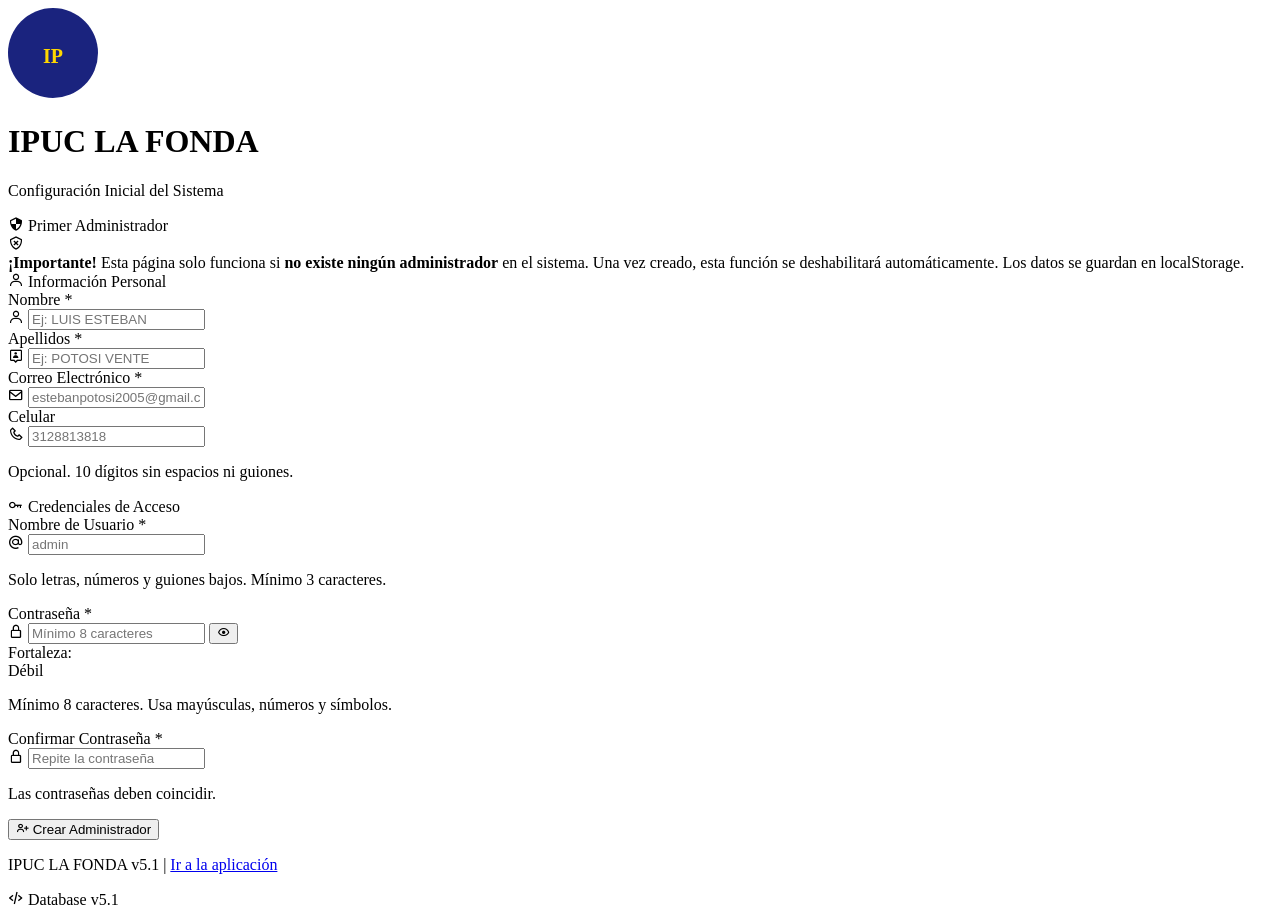
==== commit 250b5c04: "Remove CSS styles from crear-admin.html Removed extensive CSS styles from the crear-admin.html file." ====
--- a/crear-admin.html
+++ b/crear-admin.html
@@ -8,476 +8,6 @@
     <meta name="theme-color" content="#1a237e">
     <title>IPUC LA FONDA v5.1 - Crear Primer Administrador</title>
     <link rel="stylesheet" href="https://unpkg.com/boxicons@2.1.4/css/boxicons.min.css">
-    <style>
-        :root {
-            --azul-primario: #1a237e;
-            --azul-hover: #3949ab;
-            --azul-claro: #e8eaf6;
-            --blanco: #ffffff;
-            --dorado: #ffd700;
-            --gris-claro: #f5f5f5;
-            --gris-medio: #e0e0e0;
-            --gris-oscuro: #333333;
-            --gris-texto: #666666;
-            --exito: #4caf50;
-            --error: #f44336;
-            --advertencia: #ff9800;
-            --info: #2196f3;
-            --borde-radius: 16px;
-            --borde-radius-sm: 8px;
-            --sombra-fuerte: 0 8px 32px rgba(0,0,0,0.16);
-            --font-family: 'Segoe UI', system-ui, -apple-system, sans-serif;
-            --transition-fast: 0.15s ease;
-        }
-        
-        * {
-            margin: 0;
-            padding: 0;
-            box-sizing: border-box;
-        }
-        
-        body {
-            font-family: var(--font-family);
-            background: linear-gradient(135deg, #0d1b5e 0%, var(--azul-primario) 50%, #1a237e 100%);
-            min-height: 100vh;
-            display: flex;
-            align-items: center;
-            justify-content: center;
-            padding: 20px;
-            -webkit-font-smoothing: antialiased;
-        }
-        
-        .background-particles {
-            position: fixed;
-            top: 0;
-            left: 0;
-            width: 100%;
-            height: 100%;
-            pointer-events: none;
-            z-index: 0;
-            background: 
-                radial-gradient(2px 2px at 20% 30%, rgba(255,215,0,0.3), transparent),
-                radial-gradient(2px 2px at 40% 70%, rgba(255,215,0,0.2), transparent),
-                radial-gradient(2px 2px at 60% 20%, rgba(255,215,0,0.15), transparent),
-                radial-gradient(2px 2px at 80% 80%, rgba(255,215,0,0.1), transparent);
-            animation: particlesFloat 8s ease-in-out infinite;
-        }
-        
-        @keyframes particlesFloat {
-            0%, 100% { transform: translateY(0); }
-            50% { transform: translateY(-20px); }
-        }
-        
-        .container {
-            position: relative;
-            z-index: 1;
-            width: 100%;
-            max-width: 520px;
-        }
-        
-        .card {
-            background: rgba(255,255,255,0.97);
-            border-radius: var(--borde-radius);
-            padding: 40px 32px;
-            box-shadow: var(--sombra-fuerte);
-            animation: slideUp 0.5s ease;
-            backdrop-filter: blur(10px);
-        }
-        
-        @keyframes slideUp {
-            from {
-                transform: translateY(30px);
-                opacity: 0;
-            }
-            to {
-                transform: translateY(0);
-                opacity: 1;
-            }
-        }
-        
-        .header {
-            text-align: center;
-            margin-bottom: 32px;
-        }
-        
-        .logo-img {
-            width: 90px;
-            height: 90px;
-            object-fit: contain;
-            border-radius: 50%;
-            margin: 0 auto 16px;
-            box-shadow: 0 4px 12px rgba(0,0,0,0.1);
-            background: var(--blanco);
-            padding: 4px;
-        }
-        
-        .header h1 {
-            font-size: 1.5rem;
-            color: var(--azul-primario);
-            font-weight: 800;
-            margin-bottom: 4px;
-        }
-        
-        .header .subtitle {
-            font-size: 0.9rem;
-            color: var(--gris-texto);
-        }
-        
-        .header .badge {
-            display: inline-block;
-            background: var(--azul-primario);
-            color: var(--blanco);
-            padding: 4px 14px;
-            border-radius: 20px;
-            font-size: 0.75rem;
-            font-weight: 600;
-            margin-top: 8px;
-        }
-        
-        .badge i {
-            margin-right: 4px;
-        }
-        
-        .alert {
-            display: flex;
-            align-items: flex-start;
-            gap: 10px;
-            padding: 14px 16px;
-            border-radius: var(--borde-radius-sm);
-            margin-bottom: 24px;
-            font-size: 0.85rem;
-            line-height: 1.5;
-            background: #fff3e0;
-            border-left: 4px solid var(--advertencia);
-            color: #e65100;
-        }
-        
-        .alert i {
-            font-size: 1.4rem;
-            flex-shrink: 0;
-            margin-top: 2px;
-        }
-        
-        .alert strong {
-            color: #bf360c;
-        }
-        
-        .form-section {
-            margin-bottom: 24px;
-        }
-        
-        .form-section-title {
-            font-size: 0.75rem;
-            text-transform: uppercase;
-            letter-spacing: 1.5px;
-            color: var(--gris-texto);
-            font-weight: 700;
-            margin-bottom: 12px;
-            padding-bottom: 6px;
-            border-bottom: 1px solid var(--gris-medio);
-            display: flex;
-            align-items: center;
-            gap: 6px;
-        }
-        
-        .form-grid {
-            display: grid;
-            grid-template-columns: 1fr 1fr;
-            gap: 12px;
-        }
-        
-        .form-group {
-            margin-bottom: 16px;
-        }
-        
-        .form-group label {
-            display: block;
-            margin-bottom: 5px;
-            font-weight: 600;
-            font-size: 0.85rem;
-            color: var(--gris-oscuro);
-        }
-        
-        .form-group label .required {
-            color: var(--error);
-        }
-        
-        .input-wrapper {
-            position: relative;
-        }
-        
-        .input-wrapper i {
-            position: absolute;
-            left: 14px;
-            top: 50%;
-            transform: translateY(-50%);
-            color: var(--gris-texto);
-            font-size: 1.2rem;
-            z-index: 1;
-        }
-        
-        .input-wrapper .toggle-password {
-            position: absolute;
-            right: 14px;
-            top: 50%;
-            transform: translateY(-50%);
-            cursor: pointer;
-            color: var(--gris-texto);
-            z-index: 1;
-            background: none;
-            border: none;
-            font-size: 1.2rem;
-            padding: 0;
-            transition: color var(--transition-fast);
-        }
-        
-        .input-wrapper .toggle-password:hover {
-            color: var(--azul-primario);
-        }
-        
-        .form-input {
-            width: 100%;
-            padding: 11px 14px 11px 42px;
-            border: 2px solid var(--gris-medio);
-            border-radius: var(--borde-radius-sm);
-            font-size: 0.9rem;
-            font-family: var(--font-family);
-            background: var(--blanco);
-            color: var(--gris-oscuro);
-            transition: all var(--transition-fast);
-        }
-        
-        .form-input:focus {
-            outline: none;
-            border-color: var(--azul-primario);
-            box-shadow: 0 0 0 3px rgba(26, 35, 126, 0.1);
-        }
-        
-        .form-input:disabled {
-            background: var(--gris-claro);
-            cursor: not-allowed;
-        }
-        
-        .form-input.success {
-            border-color: var(--exito);
-        }
-        
-        .form-input.error {
-            border-color: var(--error);
-        }
-        
-        .form-input::placeholder {
-            color: #aaa;
-        }
-        
-        .input-hint {
-            font-size: 0.7rem;
-            color: var(--gris-texto);
-            margin-top: 4px;
-        }
-        
-        .password-strength {
-            margin-top: 6px;
-            display: flex;
-            align-items: center;
-            gap: 8px;
-        }
-        
-        .strength-bar {
-            flex: 1;
-            height: 4px;
-            background: var(--gris-medio);
-            border-radius: 2px;
-            overflow: hidden;
-            transition: all var(--transition-fast);
-        }
-        
-        .strength-bar .fill {
-            height: 100%;
-            width: 0%;
-            transition: all 0.3s ease;
-            border-radius: 2px;
-        }
-        
-        .strength-text {
-            font-size: 0.7rem;
-            color: var(--gris-texto);
-            white-space: nowrap;
-        }
-        
-        .btn-submit {
-            width: 100%;
-            padding: 14px 24px;
-            background: var(--azul-primario);
-            color: var(--blanco);
-            border: none;
-            border-radius: var(--borde-radius);
-            font-size: 1rem;
-            font-weight: 700;
-            cursor: pointer;
-            transition: all var(--transition-fast);
-            display: flex;
-            align-items: center;
-            justify-content: center;
-            gap: 8px;
-            box-shadow: 0 4px 20px rgba(26, 35, 126, 0.2);
-        }
-        
-        .btn-submit:hover:not(:disabled) {
-            background: var(--azul-hover);
-            transform: translateY(-2px);
-            box-shadow: 0 6px 28px rgba(26, 35, 126, 0.3);
-        }
-        
-        .btn-submit:disabled {
-            background: var(--gris-medio);
-            cursor: not-allowed;
-            transform: none;
-            box-shadow: none;
-        }
-        
-        .btn-submit .spinner {
-            display: none;
-            width: 18px;
-            height: 18px;
-            border: 2px solid rgba(255, 255, 255, 0.3);
-            border-top-color: var(--blanco);
-            border-radius: 50%;
-            animation: spin 0.6s linear infinite;
-        }
-        
-        .btn-submit.loading .spinner {
-            display: inline-block;
-        }
-        
-        .btn-submit.loading .btn-text {
-            display: none;
-        }
-        
-        @keyframes spin {
-            0% { transform: rotate(0deg); }
-            100% { transform: rotate(360deg); }
-        }
-        
-        .resultado {
-            margin-top: 20px;
-            padding: 16px;
-            border-radius: var(--borde-radius-sm);
-            font-size: 0.9rem;
-            line-height: 1.6;
-            display: none;
-            animation: fadeIn 0.3s ease;
-        }
-        
-        .resultado.show {
-            display: block;
-        }
-        
-        .resultado.success {
-            background: #e8f5e9;
-            border-left: 4px solid var(--exito);
-            color: #2e7d32;
-        }
-        
-        .resultado.error {
-            background: #ffebee;
-            border-left: 4px solid var(--error);
-            color: #c62828;
-        }
-        
-        .resultado.info {
-            background: #e3f2fd;
-            border-left: 4px solid var(--info);
-            color: #1565c0;
-        }
-        
-        .resultado.warning {
-            background: #fff3e0;
-            border-left: 4px solid var(--advertencia);
-            color: #e65100;
-        }
-        
-        .resultado .credenciales-box {
-            background: rgba(0, 0, 0, 0.05);
-            padding: 10px 14px;
-            border-radius: 6px;
-            margin-top: 10px;
-            font-family: 'Courier New', monospace;
-            font-size: 0.85rem;
-        }
-        
-        .resultado .credenciales-box strong {
-            color: var(--azul-primario);
-        }
-        
-        @keyframes fadeIn {
-            from {
-                opacity: 0;
-                transform: translateY(-10px);
-            }
-            to {
-                opacity: 1;
-                transform: translateY(0);
-            }
-        }
-        
-        .footer {
-            text-align: center;
-            margin-top: 20px;
-            color: rgba(255, 255, 255, 0.7);
-            font-size: 0.8rem;
-        }
-        
-        .footer a {
-            color: var(--dorado);
-            text-decoration: none;
-            font-weight: 500;
-            transition: color var(--transition-fast);
-        }
-        
-        .footer a:hover {
-            color: #ffe44d;
-            text-decoration: underline;
-        }
-        
-        .footer .version {
-            display: inline-block;
-            background: rgba(255, 255, 255, 0.1);
-            padding: 2px 12px;
-            border-radius: 12px;
-            margin-top: 4px;
-            font-size: 0.7rem;
-        }
-        
-        @media (max-width: 600px) {
-            .card {
-                padding: 28px 20px;
-            }
-            .form-grid {
-                grid-template-columns: 1fr;
-            }
-            .header h1 {
-                font-size: 1.3rem;
-            }
-            .logo-img {
-                width: 70px;
-                height: 70px;
-            }
-        }
-        
-        @media (max-width: 400px) {
-            .card {
-                padding: 20px 16px;
-            }
-            .header h1 {
-                font-size: 1.1rem;
-            }
-            .form-input {
-                font-size: 0.8rem;
-                padding: 9px 12px 9px 36px;
-            }
-        }
-    </style>
 </head>
 <body>
     <div class="background-particles"></div>
